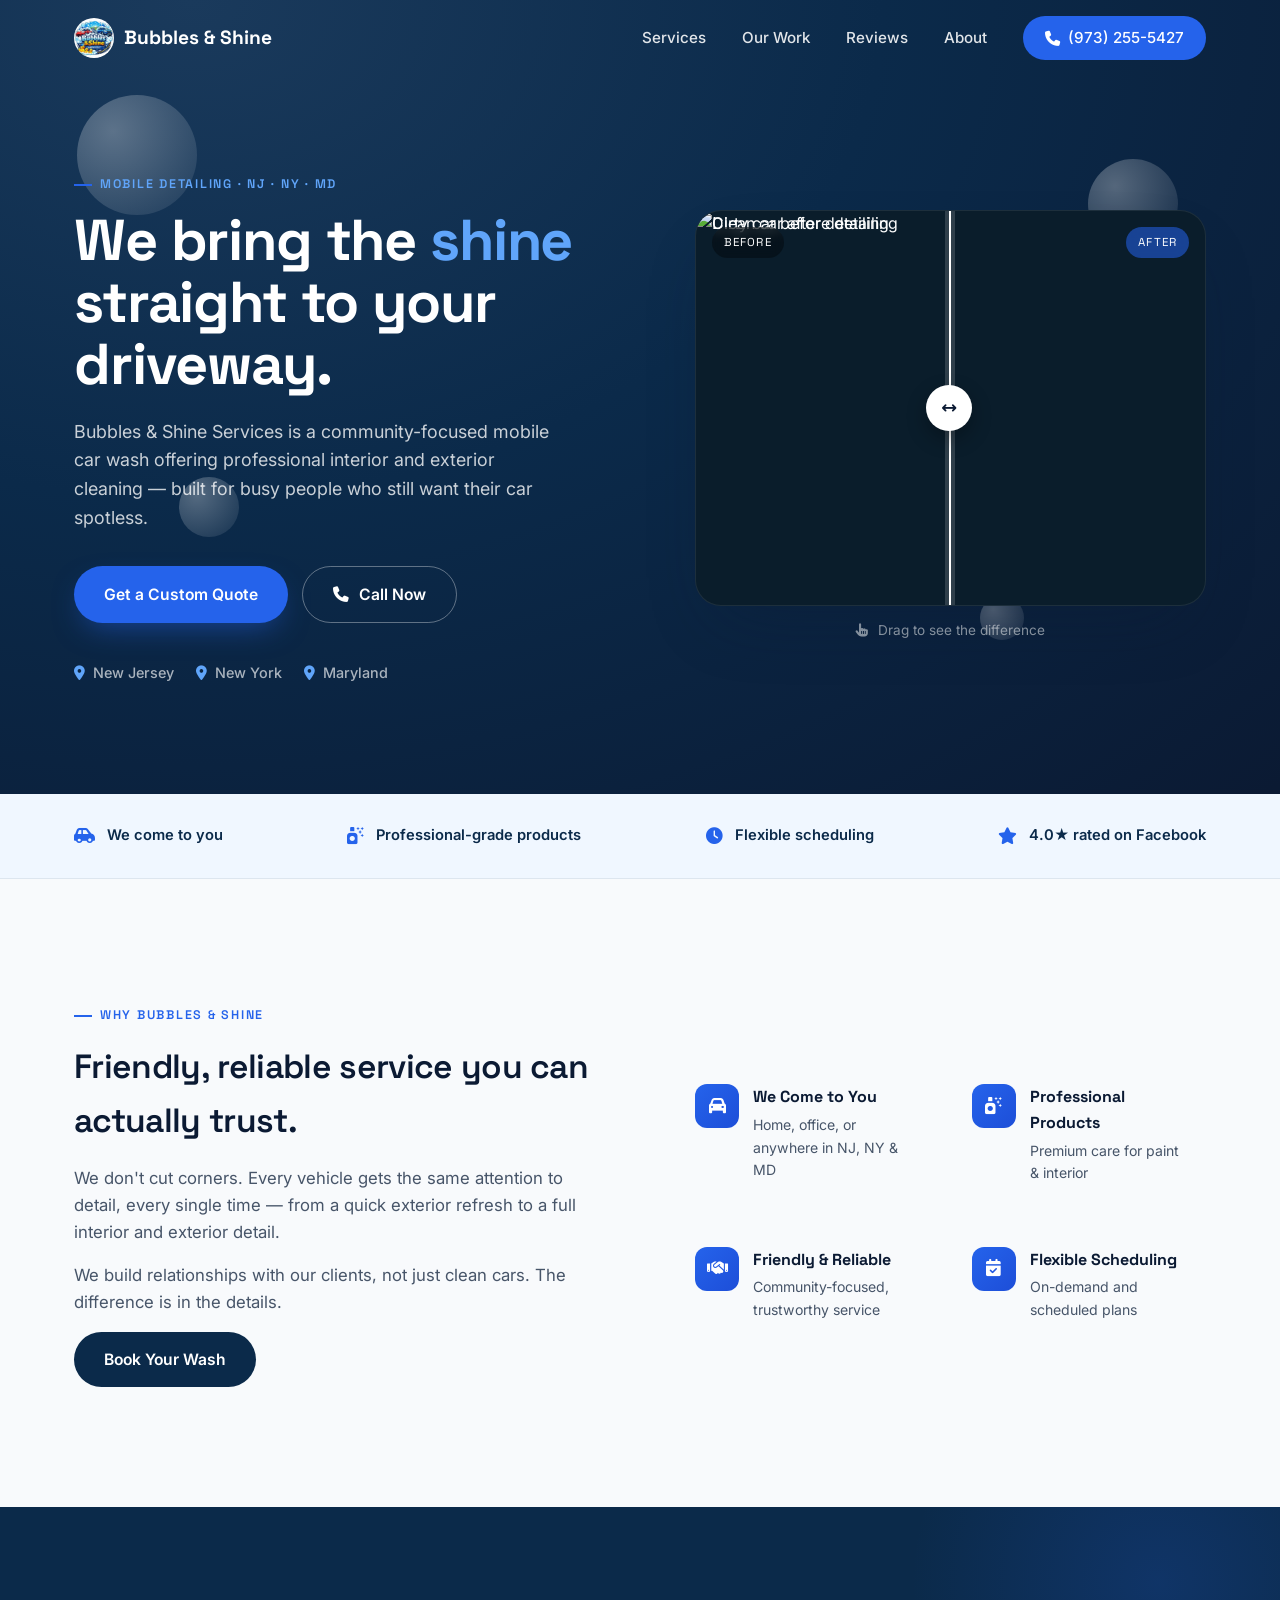
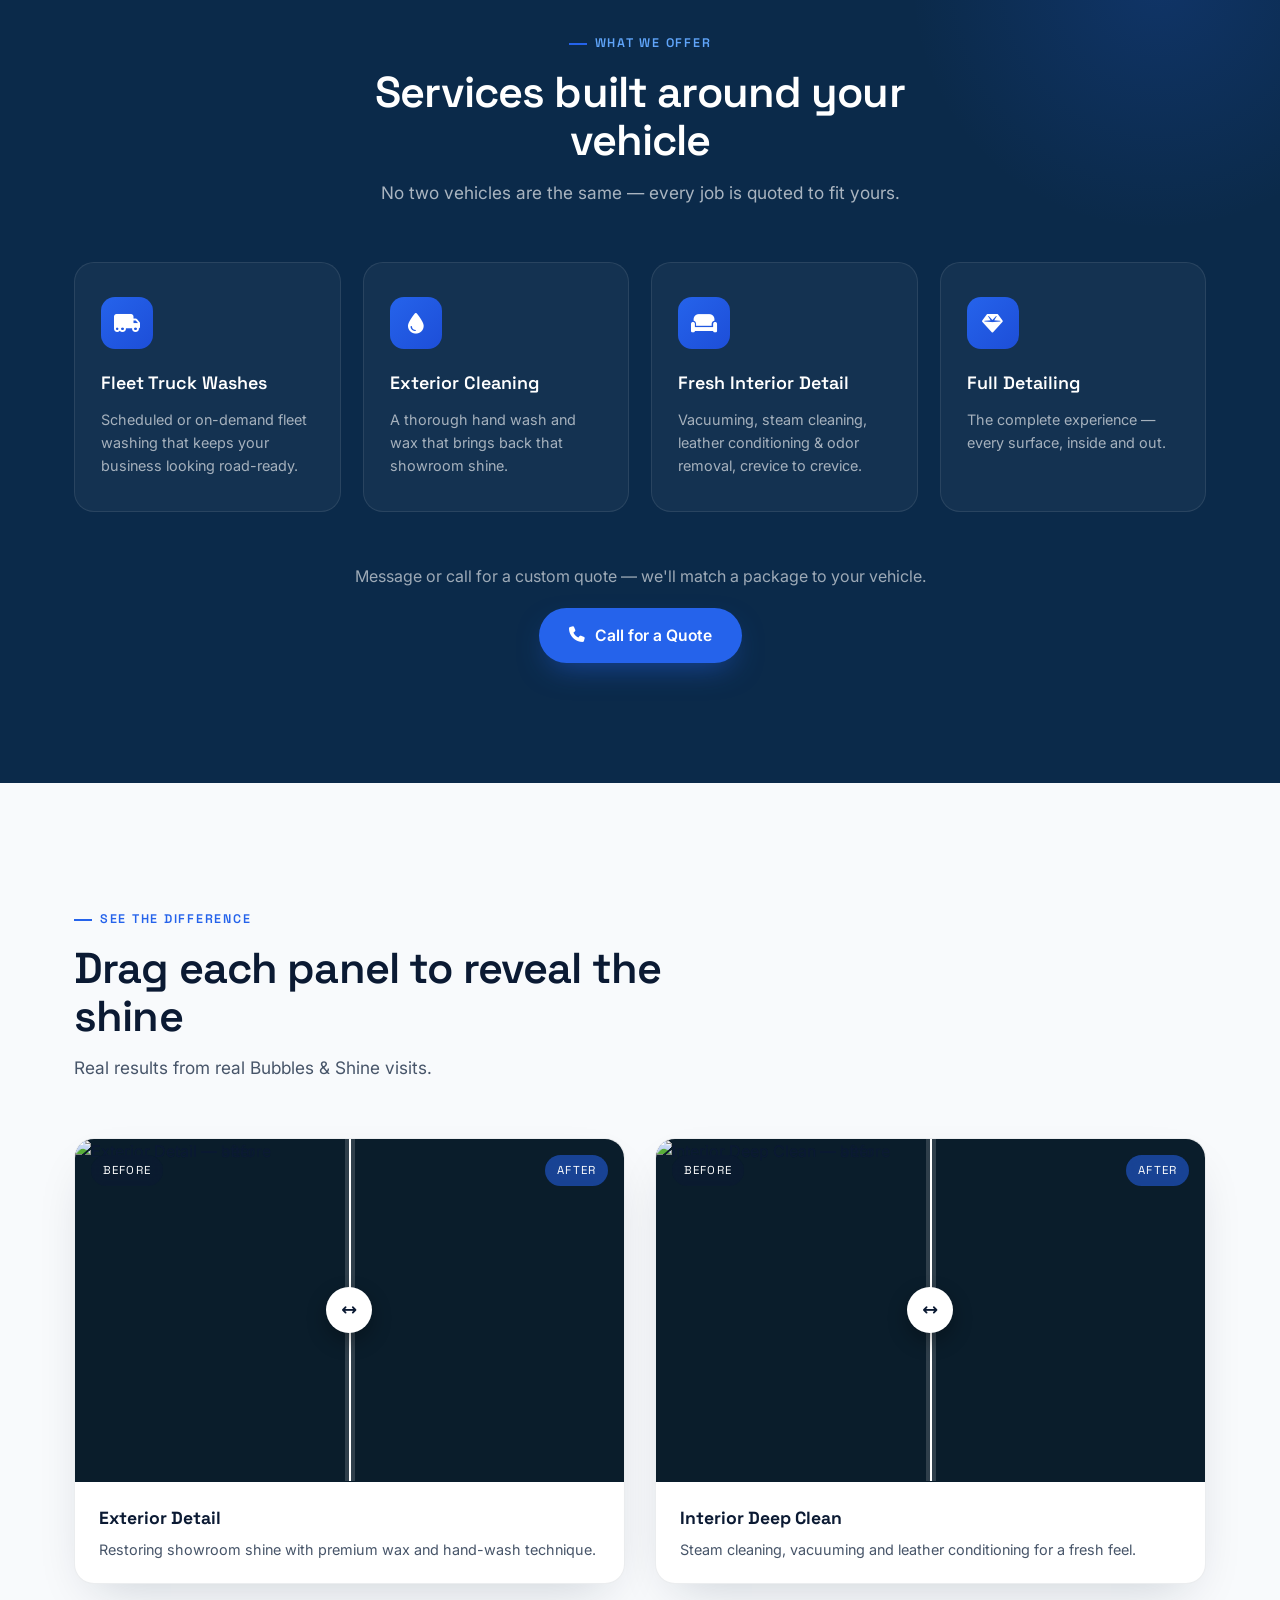
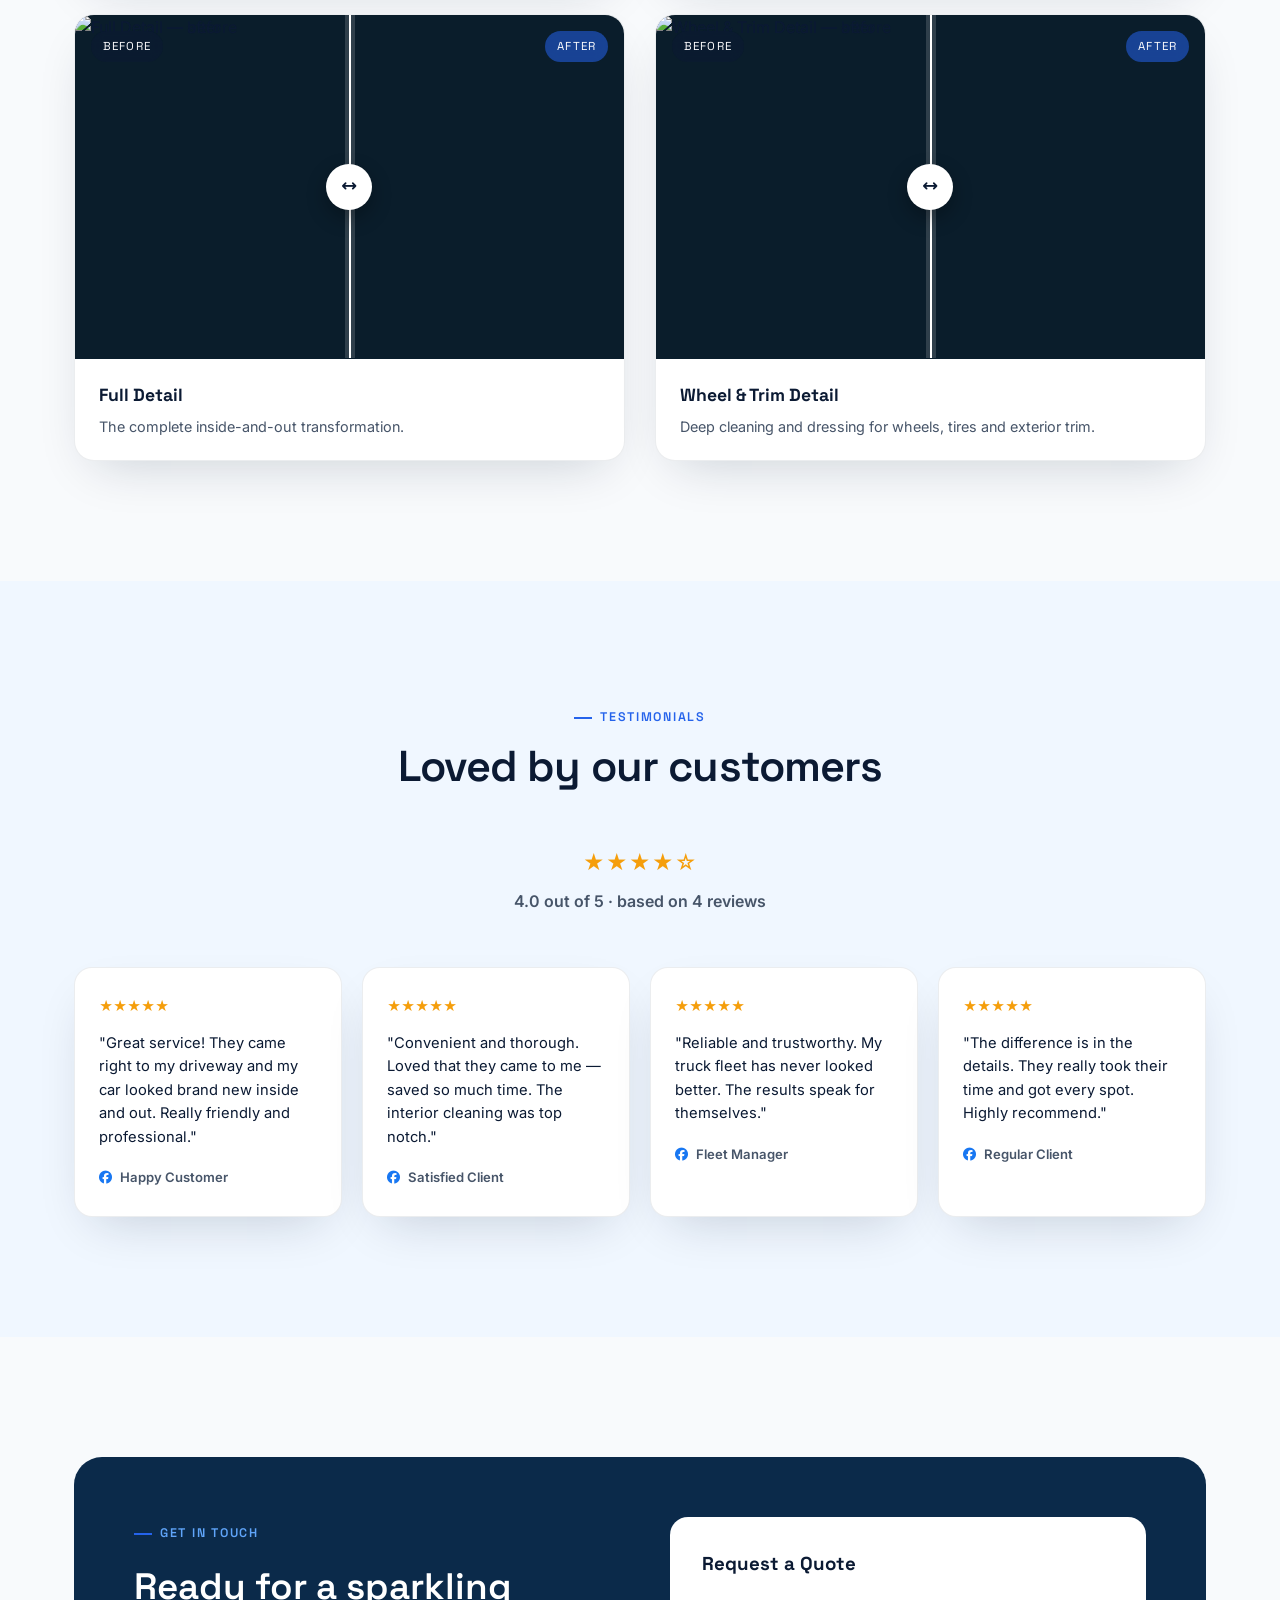
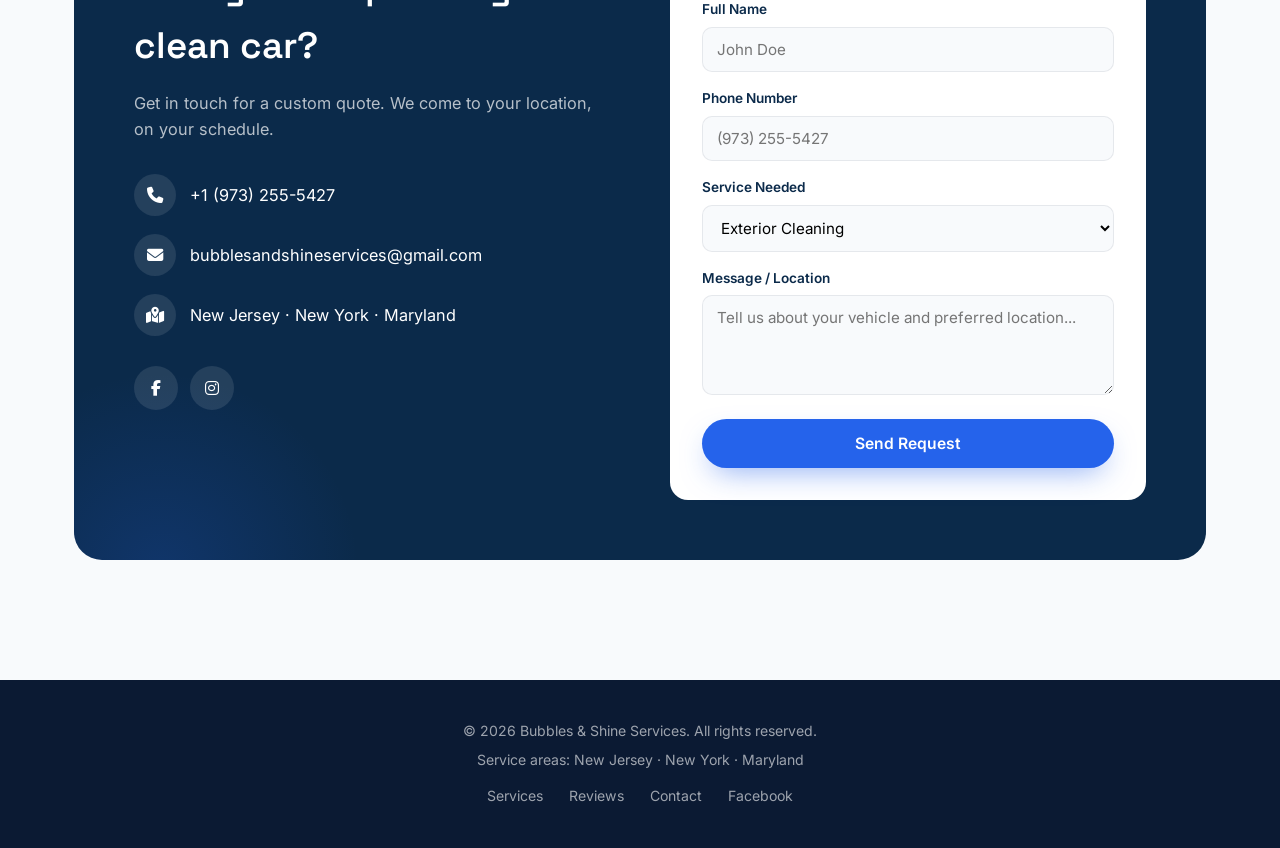
==== index.html @ 8d606697 "Added my first" ====
<!DOCTYPE html>
<html lang="en">
<head>
    <meta charset="UTF-8" />
    <meta name="viewport" content="width=device-width, initial-scale=1.0" />
    <title>Bubbles & Shine Services | Mobile Car Wash in NJ, NY & MD</title>
    <meta name="description" content="Community-focused mobile car wash offering professional interior and exterior vehicle cleaning in New Jersey, New York & Maryland. We come to you." />

    <link rel="icon" type="image/jpeg" href="/favicon.ico">

    <link rel="preconnect" href="https://fonts.googleapis.com" />
    <link rel="preconnect" href="https://fonts.gstatic.com" crossorigin />
    <link href="https://fonts.googleapis.com/css2?family=Space+Grotesk:wght@400;500;600;700&family=Inter:wght@400;500;600;700;800&display=swap" rel="stylesheet" />
    <link rel="stylesheet" href="https://cdnjs.cloudflare.com/ajax/libs/font-awesome/6.4.0/css/all.min.css" />

    <style>
        /* ── reset & vars ── blue & white theme */
        :root {
            --ink: #0B1A33;
            --marine: #0B2A4A;
            --marine-2: #123B5E;
            --blue: #2563EB;
            --blue-dim: #1D4ED8;
            --blue-light: #DBEAFE;
            --blue-bg: #EFF6FF;
            --coral: #2563EB;
            --foam: #F0F7FF;
            --paper: #F8FAFC;
            --slate: #475569;
            --line: rgba(11, 26, 51, 0.08);
            --shadow: 0 20px 50px -20px rgba(11, 26, 51, 0.20);
            --shadow-lg: 0 30px 70px -25px rgba(11, 26, 51, 0.30);
        }

        * {
            margin: 0;
            padding: 0;
            box-sizing: border-box;
        }
        html {
            scroll-behavior: smooth;
        }
        body {
            font-family: 'Inter', sans-serif;
            color: var(--ink);
            background: var(--paper);
            line-height: 1.6;
            -webkit-font-smoothing: antialiased;
        }
        h1,
        h2,
        h3,
        h4,
        .display {
            font-family: 'Space Grotesk', sans-serif;
        }
        img,
        svg {
            display: block;
            max-width: 100%;
        }
        a {
            color: inherit;
            text-decoration: none;
        }
        .container {
            max-width: 1180px;
            margin: 0 auto;
            padding: 0 24px;
        }

        .eyebrow {
            display: inline-flex;
            align-items: center;
            gap: 8px;
            font-family: 'Space Grotesk', sans-serif;
            font-size: .78rem;
            letter-spacing: .14em;
            text-transform: uppercase;
            color: var(--blue);
            font-weight: 600;
            margin-bottom: 14px;
        }
        .eyebrow::before {
            content: '';
            width: 18px;
            height: 2px;
            background: var(--blue);
            display: inline-block;
        }

        .btn {
            display: inline-flex;
            align-items: center;
            justify-content: center;
            gap: 10px;
            padding: 15px 30px;
            border-radius: 100px;
            font-weight: 600;
            font-size: .98rem;
            text-decoration: none;
            border: none;
            cursor: pointer;
            font-family: 'Inter', sans-serif;
            transition: transform .25s cubic-bezier(.2, .8, .2, 1), box-shadow .25s ease, background .25s ease;
        }
        .btn-blue {
            background: var(--blue);
            color: #fff;
            box-shadow: 0 12px 30px -10px rgba(37, 99, 235, .55);
        }
        .btn-blue:hover {
            transform: translateY(-3px);
            box-shadow: 0 18px 36px -10px rgba(37, 99, 235, .65);
        }
        .btn-ghost {
            background: transparent;
            color: #fff;
            border: 1.5px solid rgba(255, 255, 255, .35);
        }
        .btn-ghost:hover {
            background: rgba(255, 255, 255, .1);
            border-color: #fff;
            transform: translateY(-3px);
        }
        .btn-dark {
            background: var(--marine);
            color: #fff;
        }
        .btn-dark:hover {
            background: var(--ink);
            transform: translateY(-3px);
        }

        .section-head {
            max-width: 640px;
            margin-bottom: 56px;
        }
        .section-head.center {
            margin-left: auto;
            margin-right: auto;
            text-align: center;
        }
        .section-head h2 {
            font-size: clamp(2rem, 4vw, 2.7rem);
            font-weight: 600;
            letter-spacing: -.02em;
            line-height: 1.12;
        }
        .section-head p {
            color: var(--slate);
            font-size: 1.08rem;
            margin-top: 14px;
        }

        /* ── header ── */
        header {
            position: fixed;
            top: 0;
            width: 100%;
            z-index: 1000;
            padding: 16px 0;
            transition: background .3s ease, box-shadow .3s ease, padding .3s ease;
        }
        header.scrolled {
            background: rgba(255, 255, 255, 0.92);
            backdrop-filter: blur(14px);
            box-shadow: 0 1px 0 var(--line);
            padding: 12px 0;
        }
        nav {
            display: flex;
            align-items: center;
            justify-content: space-between;
        }
        .logo {
            display: flex;
            align-items: center;
            gap: 10px;
            font-family: 'Space Grotesk', sans-serif;
            font-weight: 700;
            font-size: 1.2rem;
            color: var(--ink);
        }
        header:not(.scrolled) .logo {
            color: #fff;
        }
        .logo-mark {
            width: 40px;
            height: 40px;
            flex-shrink: 0;
            border-radius: 50%;
            object-fit: cover;
        }
        .nav-links {
            display: flex;
            list-style: none;
            gap: 36px;
            align-items: center;
        }
        .nav-links a {
            font-weight: 500;
            font-size: .95rem;
            color: var(--ink);
            position: relative;
        }
        header:not(.scrolled) .nav-links a:not(.nav-cta) {
            color: rgba(255, 255, 255, .88);
        }
        .nav-links a:not(.nav-cta)::after {
            content: '';
            position: absolute;
            left: 0;
            bottom: -6px;
            width: 0;
            height: 1.5px;
            background: var(--blue);
            transition: width .25s ease;
        }
        .nav-links a:not(.nav-cta):hover::after {
            width: 100%;
        }
        .nav-cta {
            background: var(--blue);
            color: #fff !important;
            padding: 10px 22px;
            border-radius: 100px;
            font-weight: 600;
            display: flex;
            align-items: center;
            gap: 8px;
        }
        .mobile-menu-btn {
            display: none;
            background: none;
            border: none;
            font-size: 1.4rem;
            cursor: pointer;
            color: inherit;
        }
        header:not(.scrolled) .mobile-menu-btn {
            color: #fff;
        }

        /* ── hero ── */
        .hero {
            position: relative;
            overflow: hidden;
            background: radial-gradient(120% 140% at 15% 0%, #1A3A5C 0%, var(--marine) 45%, var(--ink) 100%);
            padding: 168px 0 110px;
            color: #fff;
        }
        .bubble {
            position: absolute;
            border-radius: 50%;
            background: radial-gradient(circle at 30% 30%, rgba(255, 255, 255, .30), rgba(255, 255, 255, .04));
            animation: float 14s ease-in-out infinite;
        }
        @keyframes float {
            0%,
            100% {
                transform: translateY(0) translateX(0);
            }
            50% {
                transform: translateY(-30px) translateX(12px);
            }
        }
        .hero-grid {
            display: grid;
            grid-template-columns: 1.05fr .95fr;
            gap: 56px;
            align-items: center;
            position: relative;
            z-index: 2;
        }
        .hero h1 {
            font-size: clamp(2.4rem, 4.6vw, 3.6rem);
            font-weight: 700;
            letter-spacing: -.02em;
            line-height: 1.08;
            margin-bottom: 22px;
        }
        .hero h1 em {
            font-style: normal;
            color: #60A5FA;
        }
        .hero p {
            font-size: 1.12rem;
            color: rgba(255, 255, 255, .78);
            max-width: 480px;
            margin-bottom: 34px;
        }
        .hero-buttons {
            display: flex;
            gap: 14px;
            flex-wrap: wrap;
            margin-bottom: 38px;
        }
        .hero-locations {
            display: flex;
            gap: 22px;
            flex-wrap: wrap;
        }
        .hero-locations span {
            display: flex;
            align-items: center;
            gap: 8px;
            font-size: .9rem;
            color: rgba(255, 255, 255, .65);
            font-weight: 500;
        }
        .hero-locations i {
            color: #60A5FA;
        }

        /* ── real-image before/after slider (hero + work share this) ── */
        .slider-container {
            position: relative;
            border-radius: 26px;
            overflow: hidden;
            background: #0A1D2B;
            border: 1px solid rgba(255, 255, 255, .08);
            box-shadow: var(--shadow-lg);
            aspect-ratio: 4/3.1;
            user-select: none;
        }
        .slider-container .layer {
            position: absolute;
            inset: 0;
            display: flex;
            align-items: center;
            justify-content: center;
        }
        .slider-container .layer img {
            width: 100%;
            height: 100%;
            object-fit: cover;
            display: block;
        }
        .slider-container .after-layer {
            clip-path: inset(0 50% 0 0);
            transition: clip-path .05s linear;
        }
        .slider-tag {
            position: absolute;
            top: 16px;
            font-family: 'Space Grotesk', sans-serif;
            font-size: .72rem;
            letter-spacing: .1em;
            text-transform: uppercase;
            padding: 6px 12px;
            border-radius: 100px;
            background: rgba(0, 0, 0, .35);
            backdrop-filter: blur(6px);
            color: #fff;
            z-index: 3;
            pointer-events: none;
        }
        .slider-tag.before {
            left: 16px;
        }
        .slider-tag.after {
            right: 16px;
            background: rgba(37, 99, 235, .55);
        }
        .slider-handle {
            position: absolute;
            top: 0;
            bottom: 0;
            left: 50%;
            width: 0;
            transform: translateX(-1px);
            cursor: ew-resize;
            z-index: 5;
        }
        .slider-line {
            position: absolute;
            top: 0;
            bottom: 0;
            left: 0;
            width: 2px;
            background: #fff;
            box-shadow: 0 0 0 4px rgba(255, 255, 255, .15);
        }
        .slider-grip {
            position: absolute;
            top: 50%;
            left: 50%;
            transform: translate(-50%, -50%);
            width: 46px;
            height: 46px;
            border-radius: 50%;
            background: #fff;
            display: flex;
            align-items: center;
            justify-content: center;
            color: var(--ink);
            box-shadow: 0 8px 20px rgba(0, 0, 0, .3);
            font-size: .9rem;
        }
        .slider-caption {
            display: flex;
            align-items: center;
            gap: 10px;
            color: rgba(255, 255, 255, .55);
            font-size: .85rem;
            margin-top: 14px;
            justify-content: center;
        }

        /* ── trust ── */
        .trust {
            background: var(--foam);
            padding: 30px 0;
            border-bottom: 1px solid var(--line);
        }
        .trust-row {
            display: flex;
            justify-content: space-between;
            flex-wrap: wrap;
            gap: 22px;
        }
        .trust-item {
            display: flex;
            align-items: center;
            gap: 12px;
            font-size: .92rem;
            font-weight: 600;
            color: var(--marine);
        }
        .trust-item i {
            color: var(--blue);
            font-size: 1.05rem;
        }

        /* ── about ── */
        .about {
            padding: 120px 0;
            background: var(--paper);
        }
        .about-grid {
            display: grid;
            grid-template-columns: 1fr 1fr;
            gap: 70px;
            align-items: center;
        }
        .about-text p {
            color: var(--slate);
            margin-bottom: 16px;
            font-size: 1.05rem;
        }
        .features-grid {
            display: grid;
            grid-template-columns: 1fr 1fr;
            gap: 22px;
            margin-top: 20px;
        }
        .feature-item {
            display: flex;
            gap: 14px;
            align-items: flex-start;
            padding: 20px;
            border-radius: 16px;
            transition: background .25s ease;
        }
        .feature-item:hover {
            background: var(--blue-bg);
        }
        .feature-icon {
            width: 44px;
            height: 44px;
            border-radius: 12px;
            background: linear-gradient(135deg, var(--blue), var(--blue-dim));
            color: #fff;
            display: flex;
            align-items: center;
            justify-content: center;
            flex-shrink: 0;
            font-size: 1.05rem;
        }
        .feature-item h4 {
            font-family: 'Space Grotesk', sans-serif;
            font-size: 1rem;
            margin-bottom: 4px;
        }
        .feature-item p {
            font-size: .88rem;
            color: var(--slate);
        }

        /* ── services ── */
        .services {
            padding: 120px 0;
            background: var(--marine);
            color: #fff;
            position: relative;
            overflow: hidden;
        }
        .services::before {
            content: '';
            position: absolute;
            top: -20%;
            right: -10%;
            width: 500px;
            height: 500px;
            background: radial-gradient(circle, rgba(37, 99, 235, .18), transparent 70%);
        }
        .services .section-head h2 {
            color: #fff;
        }
        .services .section-head p {
            color: rgba(255, 255, 255, .65);
        }
        .services-grid {
            display: grid;
            grid-template-columns: repeat(4, 1fr);
            gap: 22px;
            position: relative;
            z-index: 1;
        }
        .service-card {
            background: rgba(255, 255, 255, .04);
            border: 1px solid rgba(255, 255, 255, .09);
            border-radius: 20px;
            padding: 34px 26px;
            transition: all .35s cubic-bezier(.2, .8, .2, 1);
            position: relative;
            overflow: hidden;
        }
        .service-card::after {
            content: '';
            position: absolute;
            inset: 0;
            background: linear-gradient(115deg, transparent 40%, rgba(255, 255, 255, .12) 50%, transparent 60%);
            transform: translateX(-120%);
            transition: transform .7s ease;
        }
        .service-card:hover::after {
            transform: translateX(120%);
        }
        .service-card:hover {
            background: rgba(255, 255, 255, .08);
            border-color: rgba(37, 99, 235, .5);
            transform: translateY(-8px);
        }
        .service-icon {
            width: 52px;
            height: 52px;
            border-radius: 14px;
            background: linear-gradient(135deg, var(--blue), var(--blue-dim));
            display: flex;
            align-items: center;
            justify-content: center;
            font-size: 1.3rem;
            margin-bottom: 20px;
        }
        .service-card h3 {
            font-size: 1.12rem;
            margin-bottom: 10px;
            font-weight: 600;
        }
        .service-card p {
            font-size: .9rem;
            color: rgba(255, 255, 255, .62);
        }
        .services-cta {
            text-align: center;
            margin-top: 52px;
            position: relative;
            z-index: 1;
        }
        .services-cta p {
            color: rgba(255, 255, 255, .6);
            margin-bottom: 18px;
        }

        /* ── work gallery (now uses same slider as hero) ── */
        .work {
            padding: 120px 0;
            background: var(--paper);
        }
        .work-grid {
            display: grid;
            grid-template-columns: repeat(2, 1fr);
            gap: 30px;
        }
        .work-item {
            border-radius: 20px;
            overflow: hidden;
            border: 1px solid var(--line);
            background: #fff;
            box-shadow: var(--shadow);
        }
        .work-item .slider-container {
            border-radius: 0;
            border: none;
            box-shadow: none;
            aspect-ratio: 16/10;
            border-bottom: 1px solid var(--line);
        }
        .work-item .slider-container .slider-tag {
            background: rgba(11, 26, 51, .55);
        }
        .work-item .slider-container .slider-tag.after {
            background: rgba(37, 99, 235, .55);
        }
        .work-info {
            padding: 22px 24px;
        }
        .work-info h3 {
            font-size: 1.1rem;
            margin-bottom: 6px;
        }
        .work-info p {
            color: var(--slate);
            font-size: .9rem;
        }

        /* ── reviews ── */
        .reviews {
            padding: 120px 0;
            background: var(--foam);
        }
        .rating-summary {
            text-align: center;
            margin-bottom: 52px;
        }
        .stars {
            color: #F59E0B;
            font-size: 1.3rem;
            margin-bottom: 10px;
            letter-spacing: 2px;
        }
        .rating-summary p {
            color: var(--slate);
            font-weight: 600;
        }
        .reviews-grid {
            display: grid;
            grid-template-columns: repeat(4, 1fr);
            gap: 20px;
        }
        .review-card {
            background: #fff;
            padding: 28px 24px;
            border-radius: 18px;
            border: 1px solid var(--line);
            box-shadow: var(--shadow);
        }
        .review-stars {
            color: #F59E0B;
            margin-bottom: 14px;
            font-size: .85rem;
        }
        .review-text {
            font-size: .92rem;
            color: var(--ink);
            margin-bottom: 18px;
        }
        .reviewer {
            font-size: .82rem;
            font-weight: 600;
            color: var(--slate);
            display: flex;
            align-items: center;
            gap: 8px;
        }
        .reviewer i {
            color: #1877F2;
        }

        /* ── contact ── */
        .contact {
            padding: 120px 0;
            background: var(--paper);
        }
        .contact-container {
            background: linear-gradient(135deg, var(--marine), #0B2A4A);
            border-radius: 28px;
            padding: 60px;
            color: #fff;
            display: grid;
            grid-template-columns: 1fr 1fr;
            gap: 60px;
            position: relative;
            overflow: hidden;
        }
        .contact-container::before {
            content: '';
            position: absolute;
            bottom: -30%;
            left: -10%;
            width: 400px;
            height: 400px;
            background: radial-gradient(circle, rgba(37, 99, 235, .2), transparent 70%);
        }
        .contact-info {
            position: relative;
            z-index: 1;
        }
        .contact-info h2 {
            font-size: clamp(1.8rem, 3vw, 2.3rem);
            margin-bottom: 14px;
            font-weight: 600;
        }
        .contact-info>p {
            color: rgba(255, 255, 255, .7);
            margin-bottom: 32px;
            font-size: 1.02rem;
        }
        .contact-details {
            display: flex;
            flex-direction: column;
            gap: 18px;
        }
        .contact-item {
            display: flex;
            align-items: center;
            gap: 14px;
            font-size: 1.02rem;
        }
        .contact-item i {
            width: 42px;
            height: 42px;
            background: rgba(255, 255, 255, .1);
            border-radius: 50%;
            display: flex;
            align-items: center;
            justify-content: center;
            flex-shrink: 0;
        }
        .contact-item a {
            color: #fff;
        }
        .social-links {
            display: flex;
            gap: 12px;
            margin-top: 30px;
        }
        .social-links a {
            width: 44px;
            height: 44px;
            background: rgba(255, 255, 255, .1);
            border-radius: 50%;
            display: flex;
            align-items: center;
            justify-content: center;
            color: #fff;
            transition: .25s;
        }
        .social-links a:hover {
            background: var(--blue);
            transform: translateY(-3px);
        }
        .contact-form {
            background: #fff;
            border-radius: 18px;
            padding: 32px;
            color: var(--ink);
            position: relative;
            z-index: 1;
        }
        .contact-form h3 {
            font-family: 'Space Grotesk', sans-serif;
            margin-bottom: 20px;
        }
        .form-group {
            margin-bottom: 16px;
        }
        .form-group label {
            display: block;
            font-size: .85rem;
            font-weight: 600;
            margin-bottom: 6px;
            color: var(--marine);
        }
        .form-group input,
        .form-group select,
        .form-group textarea {
            width: 100%;
            padding: 12px 14px;
            border: 1.5px solid var(--line);
            border-radius: 10px;
            font-family: 'Inter', sans-serif;
            font-size: .95rem;
            transition: border-color .2s;
            background: var(--paper);
        }
        .form-group input:focus,
        .form-group select:focus,
        .form-group textarea:focus {
            outline: none;
            border-color: var(--blue);
        }
        .form-group textarea {
            min-height: 100px;
            resize: vertical;
        }

        /* ── footer ── */
        footer {
            background: var(--ink);
            color: rgba(255, 255, 255, .6);
            padding: 40px 0;
            text-align: center;
            font-size: .88rem;
        }
        .footer-links {
            display: flex;
            justify-content: center;
            gap: 26px;
            margin-top: 14px;
        }
        .footer-links a {
            color: rgba(255, 255, 255, .6);
        }
        .footer-links a:hover {
            color: #fff;
        }

        /* ── responsive ── */
        @media (max-width: 968px) {
            .hero-grid,
            .about-grid,
            .contact-container {
                grid-template-columns: 1fr;
            }
            .services-grid,
            .work-grid,
            .reviews-grid {
                grid-template-columns: repeat(2, 1fr);
            }
            .contact-container {
                padding: 36px;
            }
        }
        @media (max-width: 768px) {
            .nav-links {
                position: fixed;
                top: 64px;
                left: 0;
                right: 0;
                background: #fff;
                flex-direction: column;
                padding: 24px;
                box-shadow: var(--shadow);
                display: none;
                gap: 18px;
            }
            .nav-links.open {
                display: flex;
            }
            .nav-links a {
                color: var(--ink) !important;
            }
            .mobile-menu-btn {
                display: block;
            }
            .hero {
                padding: 130px 0 70px;
            }
            .features-grid,
            .services-grid,
            .work-grid,
            .reviews-grid {
                grid-template-columns: 1fr;
            }
            .hero-buttons {
                flex-direction: column;
                align-items: stretch;
            }
        }
        @media (prefers-reduced-motion: reduce) {
            * {
                animation: none !important;
                transition: none !important;
            }
        }
    </style>
</head>

<body>

    <header id="siteHeader">
        <div class="container">
            <nav>
                <a href="#top" class="logo">
                    <img class="logo-mark" src="/assets/_fetched/bubbles/logo.jpg?v=bubbles" alt="Bubbles & Shine Services" width="40" height="40">
                    Bubbles &amp; Shine
                </a>
                <ul class="nav-links" id="navLinks">
                    <li><a href="#services">Services</a></li>
                    <li><a href="#work">Our Work</a></li>
                    <li><a href="#reviews">Reviews</a></li>
                    <li><a href="#about">About</a></li>
                    <li><a href="#contact" class="nav-cta"><i class="fa-solid fa-phone"></i> (973) 255-5427</a></li>
                </ul>
                <button class="mobile-menu-btn" id="menuBtn"><i class="fa-solid fa-bars"></i></button>
            </nav>
        </div>
    </header>

    <!-- ─── HERO ─── -->
    <section class="hero" id="top">
        <div class="bubble" style="width:120px;height:120px;top:12%;left:6%;"></div>
        <div class="bubble" style="width:60px;height:60px;top:60%;left:14%;animation-delay:2s;"></div>
        <div class="bubble" style="width:90px;height:90px;top:20%;right:8%;animation-delay:4s;"></div>
        <div class="bubble" style="width:44px;height:44px;top:75%;right:20%;animation-delay:1s;"></div>
        <div class="container">
            <div class="hero-grid">
                <div>
                    <span class="eyebrow" style="color:#60A5FA;">Mobile Detailing · NJ · NY · MD</span>
                    <h1>We bring the <em>shine</em><br />straight to your driveway.</h1>
                    <p>Bubbles &amp; Shine Services is a community-focused mobile car wash offering professional interior and exterior cleaning &mdash; built for busy people who still want their car spotless.</p>
                    <div class="hero-buttons">
                        <a href="#contact" class="btn btn-blue">Get a Custom Quote</a>
                        <a href="tel:+19732555427" class="btn btn-ghost"><i class="fa-solid fa-phone"></i> Call Now</a>
                    </div>
                    <div class="hero-locations">
                        <span><i class="fa-solid fa-location-dot"></i> New Jersey</span>
                        <span><i class="fa-solid fa-location-dot"></i> New York</span>
                        <span><i class="fa-solid fa-location-dot"></i> Maryland</span>
                    </div>
                </div>

                <div>
                    <div class="slider-container" id="heroDemo">
                        <span class="slider-tag before">Before</span>
                        <span class="slider-tag after">After</span>
                        <div class="layer before">
                            <img
                            src="https://images.unsplash.com/photo-1607860108855-64acf2078ed9?ixlib=rb-4.0.3&auto=format&fit=crop&w=800&h=600&q=80"
                            alt="Dirty car before detailing"
                            loading="lazy"
                            />
                        </div>
                        <div class="layer after-layer" id="heroAfter">
                            <img
                            src="https://images.unsplash.com/photo-1503376780353-7e6692767b70?ixlib=rb-4.0.3&auto=format&fit=crop&w=800&h=600&q=80"
                            alt="Clean car after detailing"
                            loading="lazy"
                            />
                        </div>
                        <div class="slider-handle" id="heroHandle">
                            <div class="slider-line"></div>
                            <div class="slider-grip"><i class="fa-solid fa-arrows-left-right"></i></div>
                        </div>
                    </div>
                    <div class="slider-caption"><i class="fa-solid fa-hand-pointer"></i> Drag to see the difference</div>
                </div>
            </div>
        </div>
    </section>

    <!-- ─── TRUST ─── -->
    <section class="trust">
        <div class="container trust-row">
            <div class="trust-item"><i class="fa-solid fa-car-side"></i> We come to you</div>
            <div class="trust-item"><i class="fa-solid fa-spray-can-sparkles"></i> Professional-grade products</div>
            <div class="trust-item"><i class="fa-solid fa-clock"></i> Flexible scheduling</div>
            <div class="trust-item"><i class="fa-solid fa-star"></i> 4.0★ rated on Facebook</div>
        </div>
    </section>

    <!-- ─── ABOUT ─── -->
    <section class="about" id="about">
        <div class="container about-grid">
            <div class="about-text">
                <span class="eyebrow">Why Bubbles &amp; Shine</span>
                <h3 style="font-size:2.1rem;font-weight:600;letter-spacing:-.02em;margin-bottom:18px;">Friendly, reliable service you can actually trust.</h3>
                <p>We don't cut corners. Every vehicle gets the same attention to detail, every single time &mdash; from a quick exterior refresh to a full interior and exterior detail.</p>
                <p>We build relationships with our clients, not just clean cars. The difference is in the details.</p>
                <a href="#contact" class="btn btn-dark">Book Your Wash</a>
            </div>
            <div class="features-grid">
                <div class="feature-item">
                    <div class="feature-icon"><i class="fa-solid fa-car"></i></div>
                    <div><h4>We Come to You</h4><p>Home, office, or anywhere in NJ, NY &amp; MD</p></div>
                </div>
                <div class="feature-item">
                    <div class="feature-icon"><i class="fa-solid fa-spray-can-sparkles"></i></div>
                    <div><h4>Professional Products</h4><p>Premium care for paint &amp; interior</p></div>
                </div>
                <div class="feature-item">
                    <div class="feature-icon"><i class="fa-solid fa-handshake"></i></div>
                    <div><h4>Friendly &amp; Reliable</h4><p>Community-focused, trustworthy service</p></div>
                </div>
                <div class="feature-item">
                    <div class="feature-icon"><i class="fa-solid fa-calendar-check"></i></div>
                    <div><h4>Flexible Scheduling</h4><p>On-demand and scheduled plans</p></div>
                </div>
            </div>
        </div>
    </section>

    <!-- ─── SERVICES ─── -->
    <section class="services" id="services">
        <div class="container">
            <div class="section-head center" style="margin-left:auto;margin-right:auto;">
                <span class="eyebrow" style="color:#60A5FA;justify-content:center;display:inline-flex;">What We Offer</span>
                <h2>Services built around your vehicle</h2>
                <p>No two vehicles are the same &mdash; every job is quoted to fit yours.</p>
            </div>
            <div class="services-grid">
                <div class="service-card">
                    <div class="service-icon"><i class="fa-solid fa-truck-moving"></i></div>
                    <h3>Fleet Truck Washes</h3>
                    <p>Scheduled or on-demand fleet washing that keeps your business looking road-ready.</p>
                </div>
                <div class="service-card">
                    <div class="service-icon"><i class="fa-solid fa-droplet"></i></div>
                    <h3>Exterior Cleaning</h3>
                    <p>A thorough hand wash and wax that brings back that showroom shine.</p>
                </div>
                <div class="service-card">
                    <div class="service-icon"><i class="fa-solid fa-couch"></i></div>
                    <h3>Fresh Interior Detail</h3>
                    <p>Vacuuming, steam cleaning, leather conditioning &amp; odor removal, crevice to crevice.</p>
                </div>
                <div class="service-card">
                    <div class="service-icon"><i class="fa-solid fa-gem"></i></div>
                    <h3>Full Detailing</h3>
                    <p>The complete experience &mdash; every surface, inside and out.</p>
                </div>
            </div>
            <div class="services-cta">
                <p>Message or call for a custom quote &mdash; we'll match a package to your vehicle.</p>
                <a href="tel:+19732555427" class="btn btn-blue"><i class="fa-solid fa-phone"></i> Call for a Quote</a>
            </div>
        </div>
    </section>

    <!-- ─── WORK (now uses same slider as hero) ─── -->
    <section class="work" id="work">
        <div class="container">
            <div class="section-head">
                <span class="eyebrow">See The Difference</span>
                <h2>Drag each panel to reveal the shine</h2>
                <p>Real results from real Bubbles &amp; Shine visits.</p>
            </div>
            <div class="work-grid" id="workGrid">
                <!-- injected by JS -->
            </div>
        </div>
    </section>

    <!-- ─── REVIEWS ─── -->
    <section class="reviews" id="reviews">
        <div class="container">
            <div class="section-head center" style="margin-left:auto;margin-right:auto;">
                <span class="eyebrow" style="justify-content:center;display:inline-flex;">Testimonials</span>
                <h2>Loved by our customers</h2>
            </div>
            <div class="rating-summary">
                <div class="stars">★★★★☆</div>
                <p>4.0 out of 5 &middot; based on 4 reviews</p>
            </div>
            <div class="reviews-grid">
                <div class="review-card">
                    <div class="review-stars">★★★★★</div>
                    <p class="review-text">"Great service! They came right to my driveway and my car looked brand new inside and out. Really friendly and professional."</p>
                    <div class="reviewer"><i class="fa-brands fa-facebook"></i> Happy Customer</div>
                </div>
                <div class="review-card">
                    <div class="review-stars">★★★★★</div>
                    <p class="review-text">"Convenient and thorough. Loved that they came to me &mdash; saved so much time. The interior cleaning was top notch."</p>
                    <div class="reviewer"><i class="fa-brands fa-facebook"></i> Satisfied Client</div>
                </div>
                <div class="review-card">
                    <div class="review-stars">★★★★★</div>
                    <p class="review-text">"Reliable and trustworthy. My truck fleet has never looked better. The results speak for themselves."</p>
                    <div class="reviewer"><i class="fa-brands fa-facebook"></i> Fleet Manager</div>
                </div>
                <div class="review-card">
                    <div class="review-stars">★★★★★</div>
                    <p class="review-text">"The difference is in the details. They really took their time and got every spot. Highly recommend."</p>
                    <div class="reviewer"><i class="fa-brands fa-facebook"></i> Regular Client</div>
                </div>
            </div>
        </div>
    </section>

    <!-- ─── CONTACT ─── -->
    <section class="contact" id="contact">
        <div class="container">
            <div class="contact-container">
                <div class="contact-info">
                    <span class="eyebrow" style="color:#60A5FA;">Get In Touch</span>
                    <h2>Ready for a sparkling clean car?</h2>
                    <p>Get in touch for a custom quote. We come to your location, on your schedule.</p>
                    <div class="contact-details">
                        <div class="contact-item"><i class="fa-solid fa-phone"></i><a href="tel:+19732555427">+1 (973) 255-5427</a></div>
                        <div class="contact-item"><i class="fa-solid fa-envelope"></i><a href="mailto:bubblesandshineservices@gmail.com">bubblesandshineservices@gmail.com</a></div>
                        <div class="contact-item"><i class="fa-solid fa-map-location-dot"></i><span>New Jersey &middot; New York &middot; Maryland</span></div>
                    </div>
                    <div class="social-links">
                        <a href="https://www.facebook.com/BubblesandShineServices" target="_blank" aria-label="Facebook"><i class="fa-brands fa-facebook-f"></i></a>
                        <a href="https://www.instagram.com/bubblesandshineservices" target="_blank" aria-label="Instagram"><i class="fa-brands fa-instagram"></i></a>
                    </div>
                </div>
                <div class="contact-form">
                    <h3>Request a Quote</h3>
                    <form action="mailto:bubblesandshineservices@gmail.com" method="post" enctype="text/plain">
                        <div class="form-group"><label for="name">Full Name</label><input type="text" id="name" name="name" required placeholder="John Doe" /></div>
                        <div class="form-group"><label for="phone">Phone Number</label><input type="tel" id="phone" name="phone" required placeholder="(973) 255-5427" /></div>
                        <div class="form-group">
                            <label for="service">Service Needed</label>
                            <select id="service" name="service">
                                <option>Exterior Cleaning</option>
                                <option>Interior Cleaning</option>
                                <option>Full Detailing</option>
                                <option>Fleet Truck Wash</option>
                                <option>Other / Custom</option>
                            </select>
                        </div>
                        <div class="form-group"><label for="message">Message / Location</label><textarea id="message" name="message" placeholder="Tell us about your vehicle and preferred location..."></textarea></div>
                        <button type="submit" class="btn btn-blue" style="width:100%;">Send Request</button>
                    </form>
                </div>
            </div>
        </div>
    </section>

    <!-- ─── FOOTER ─── -->
    <footer>
        <div class="container">
            <p>&copy; 2026 Bubbles &amp; Shine Services. All rights reserved.</p>
            <p style="margin-top:6px;">Service areas: New Jersey &middot; New York &middot; Maryland</p>
            <div class="footer-links">
                <a href="#services">Services</a>
                <a href="#reviews">Reviews</a>
                <a href="#contact">Contact</a>
                <a href="https://www.facebook.com/BubblesandShineServices" target="_blank">Facebook</a>
            </div>
        </div>
    </footer>

    <script>
        // ── header scroll ──
        const header = document.getElementById('siteHeader');
        window.addEventListener('scroll', () => {
            header.classList.toggle('scrolled', window.scrollY > 30);
        });

        // ── mobile menu ──
        const menuBtn = document.getElementById('menuBtn');
        const navLinks = document.getElementById('navLinks');
        menuBtn.addEventListener('click', () => navLinks.classList.toggle('open'));
        navLinks.querySelectorAll('a').forEach(a => a.addEventListener('click', () => navLinks.classList.remove('open')));

        // ── drag-reveal slider factory ──
        function initSlider(container, afterLayer, handle) {
            let dragging = false;
            const setX = (clientX) => {
                const rect = container.getBoundingClientRect();
                let pct = ((clientX - rect.left) / rect.width) * 100;
                pct = Math.max(0, Math.min(100, pct));
                afterLayer.style.clipPath = `inset(0 ${100 - pct}% 0 0)`;
                if (handle) handle.style.left = pct + '%';
            };
            container.addEventListener('pointerdown', e => {
                dragging = true;
                setX(e.clientX);
                container.setPointerCapture(e.pointerId);
            });
            container.addEventListener('pointermove', e => { if (dragging) setX(e.clientX); });
            container.addEventListener('pointerup', () => dragging = false);
            container.addEventListener('pointerleave', () => dragging = false);
            // center initial
            const rect = container.getBoundingClientRect();
            setX(rect.left + rect.width / 2);
        }

        // ── hero slider ──
        initSlider(
            document.getElementById('heroDemo'),
            document.getElementById('heroAfter'),
            document.getElementById('heroHandle')
        );

        // ── work gallery ──
        const workData = [{
            title: 'Exterior Detail',
            desc: 'Restoring showroom shine with premium wax and hand-wash technique.',
            before: 'https://images.unsplash.com/photo-1607860108855-64acf2078ed9?ixlib=rb-4.0.3&auto=format&fit=crop&w=600&h=400&q=80',
            after: 'https://images.unsplash.com/photo-1503376780353-7e6692767b70?ixlib=rb-4.0.3&auto=format&fit=crop&w=600&h=400&q=80'
        }, {
            title: 'Interior Deep Clean',
            desc: 'Steam cleaning, vacuuming and leather conditioning for a fresh feel.',
            before: 'https://images.unsplash.com/photo-1583121274602-3e2820c69888?ixlib=rb-4.0.3&auto=format&fit=crop&w=600&h=400&q=80',
            after: 'https://images.unsplash.com/photo-1583121274602-3e2820c69888?ixlib=rb-4.0.3&auto=format&fit=crop&w=600&h=400&q=80&blur=100'
        }, {
            title: 'Full Detail',
            desc: 'The complete inside-and-out transformation.',
            before: 'https://images.unsplash.com/photo-1494976388531-d1058494cdd8?ixlib=rb-4.0.3&auto=format&fit=crop&w=600&h=400&q=80',
            after: 'https://images.unsplash.com/photo-1494976388531-d1058494cdd8?ixlib=rb-4.0.3&auto=format&fit=crop&w=600&h=400&q=80&blur=100'
        }, {
            title: 'Wheel & Trim Detail',
            desc: 'Deep cleaning and dressing for wheels, tires and exterior trim.',
            before: 'https://images.unsplash.com/photo-1607860108855-64acf2078ed9?ixlib=rb-4.0.3&auto=format&fit=crop&w=600&h=400&q=80',
            after: 'https://images.unsplash.com/photo-1607860108855-64acf2078ed9?ixlib=rb-4.0.3&auto=format&fit=crop&w=600&h=400&q=80&blur=100'
        }];

        const grid = document.getElementById('workGrid');
        workData.forEach((item, i) => {
            const el = document.createElement('div');
            el.className = 'work-item';
            el.innerHTML = `
              <div class="slider-container" id="wc${i}">
                <span class="slider-tag before">Before</span>
                <span class="slider-tag after">After</span>
                <div class="layer before">
                  <img src="${item.before}" alt="${item.title} — before" loading="lazy" />
                </div>
                <div class="layer after-layer" id="wclean${i}">
                  <img src="${item.after}" alt="${item.title} — after" loading="lazy" />
                </div>
                <div class="slider-handle" id="ws${i}">
                  <div class="slider-line"></div>
                  <div class="slider-grip"><i class="fa-solid fa-arrows-left-right"></i></div>
                </div>
              </div>
              <div class="work-info"><h3>${item.title}</h3><p>${item.desc}</p></div>
            `;
            grid.appendChild(el);
        });

        // init each work slider
        workData.forEach((_, i) => {
            const container = document.getElementById('wc' + i);
            const after = document.getElementById('wclean' + i);
            const handle = document.getElementById('ws' + i);
            if (container && after && handle) initSlider(container, after, handle);
        });
    </script>

</body>
</html>
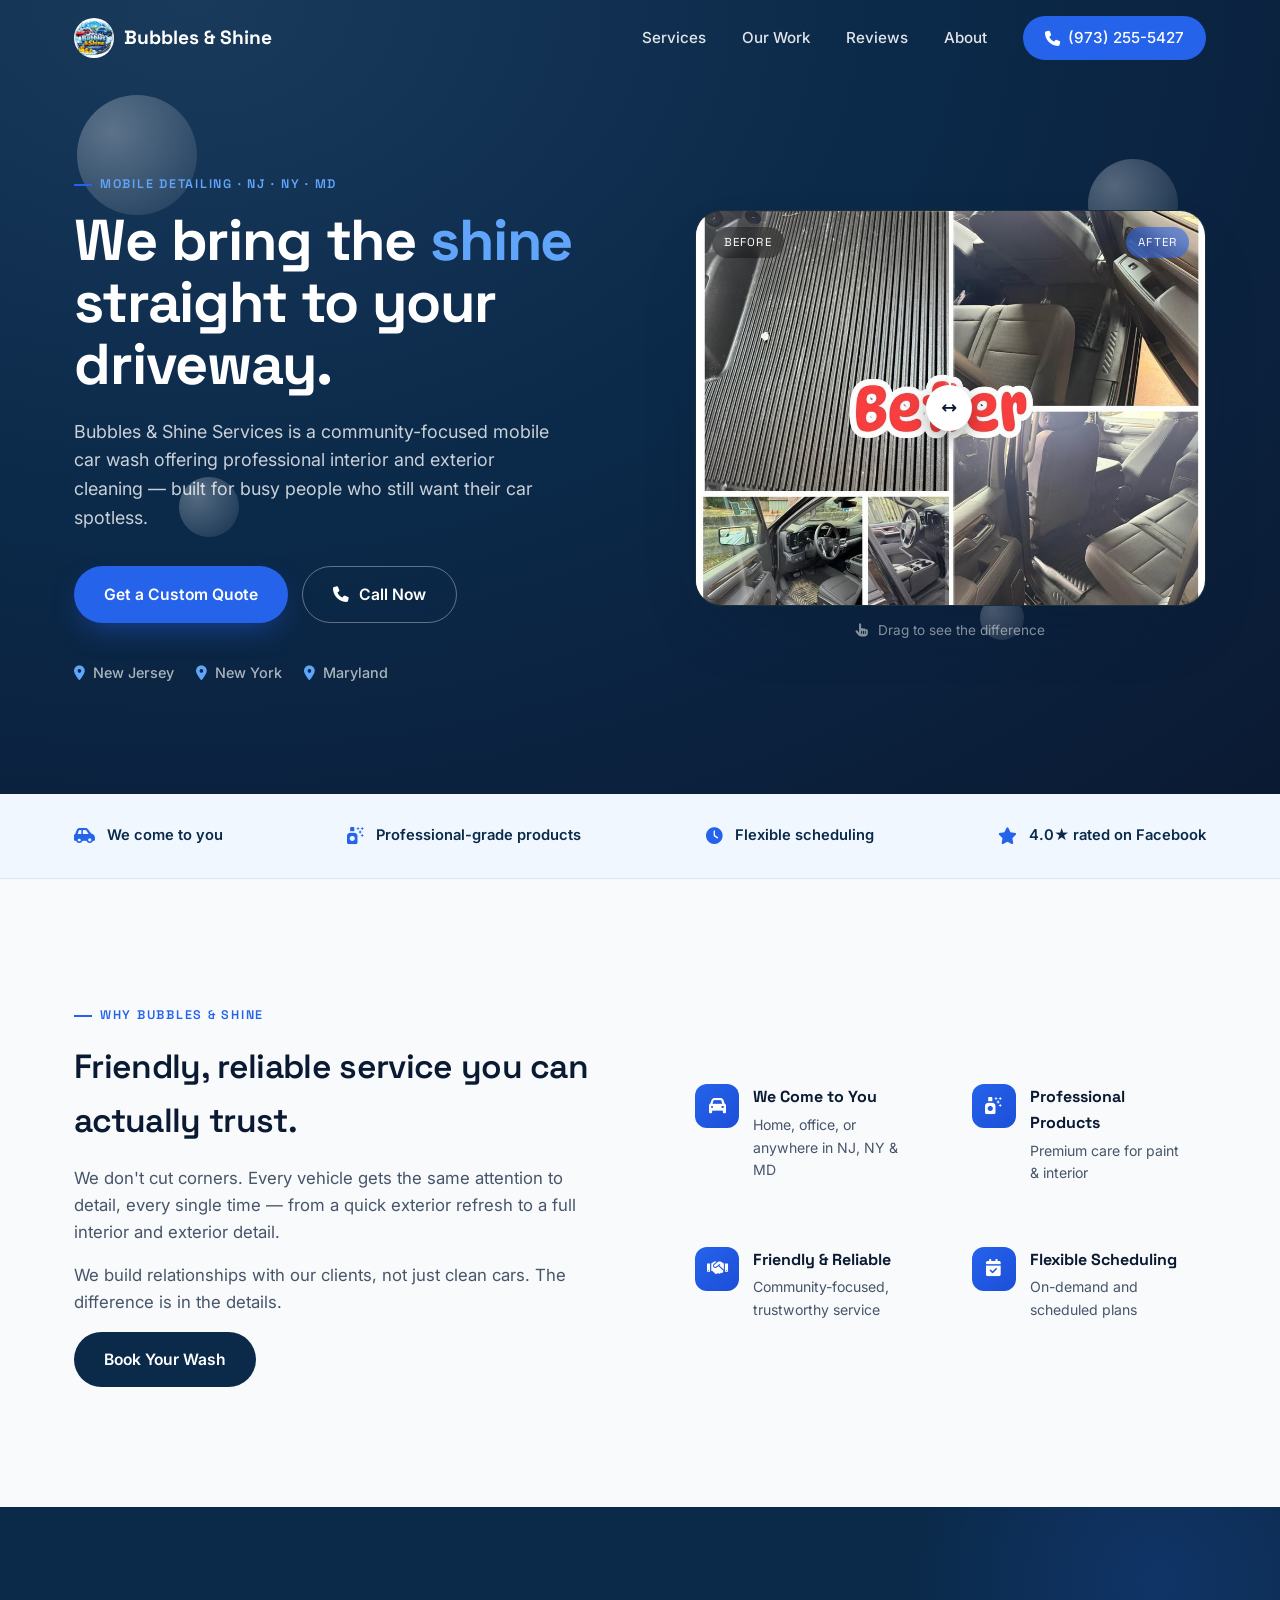
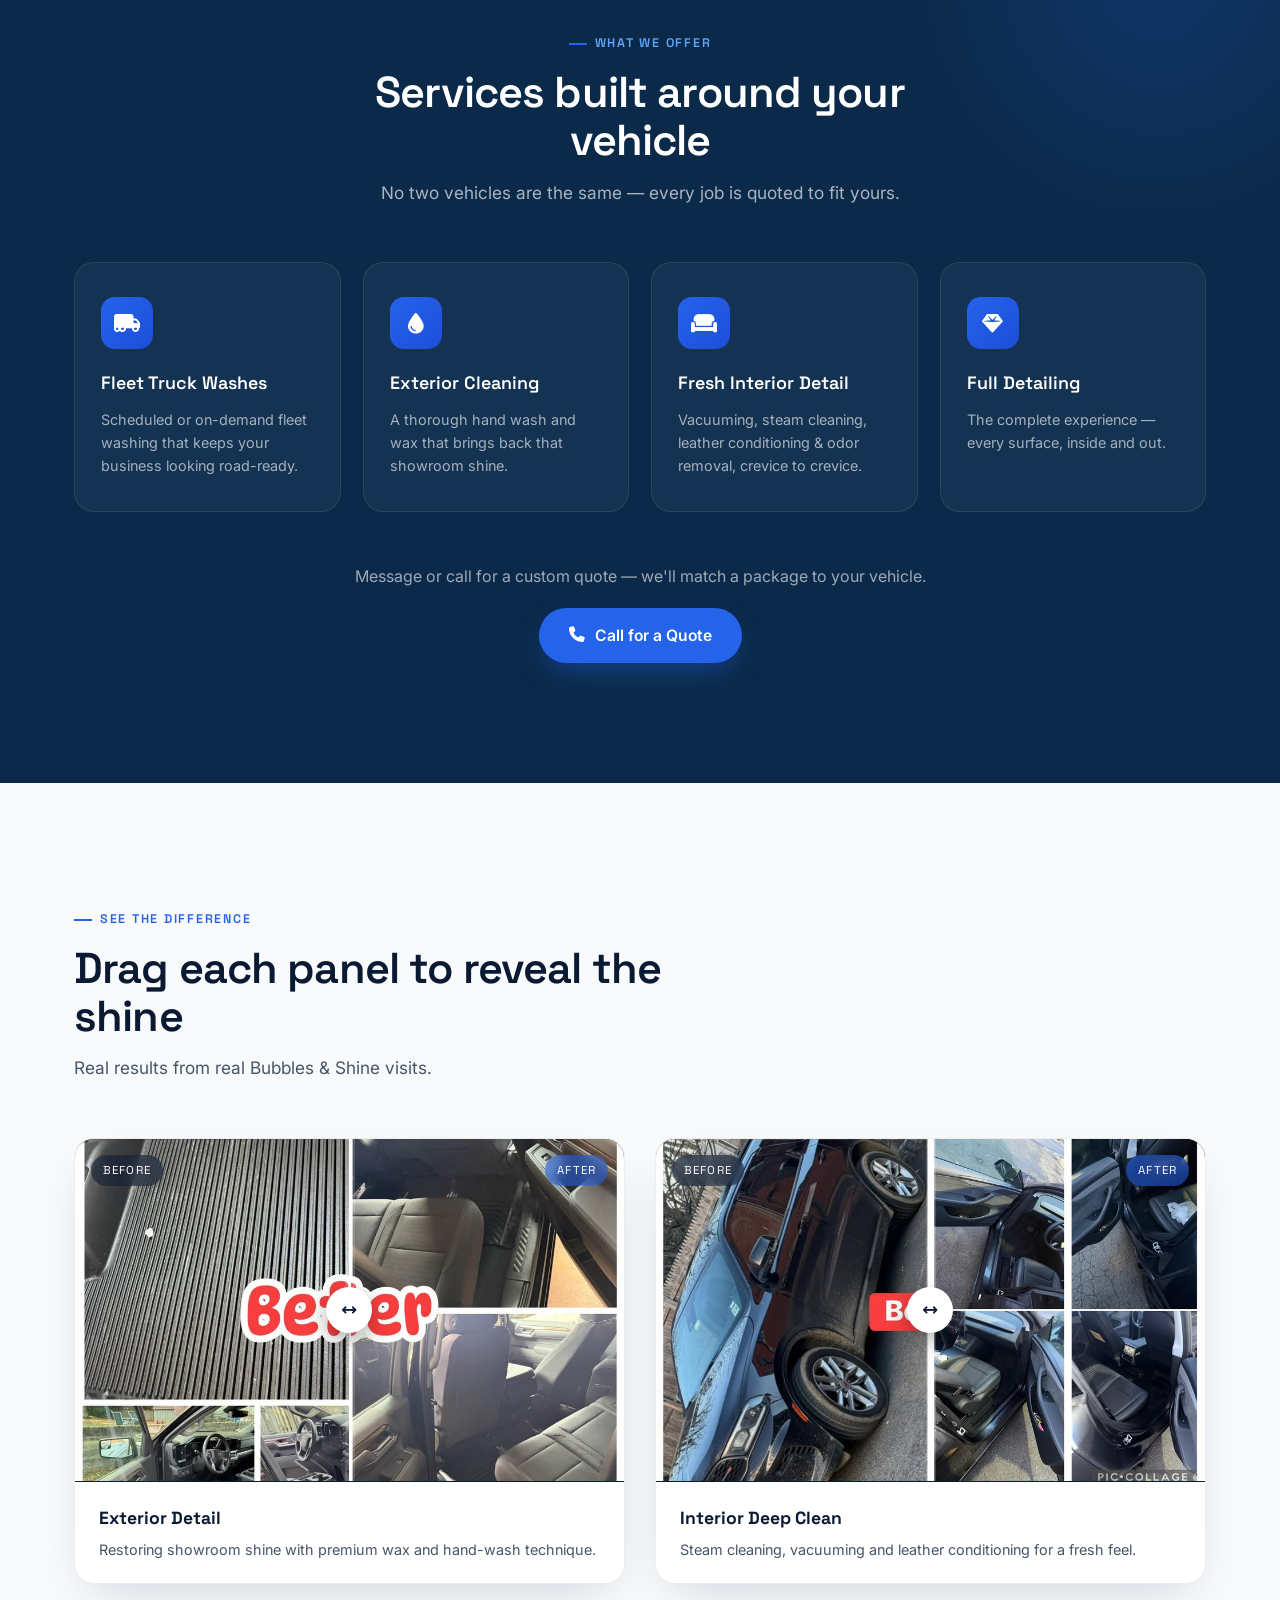
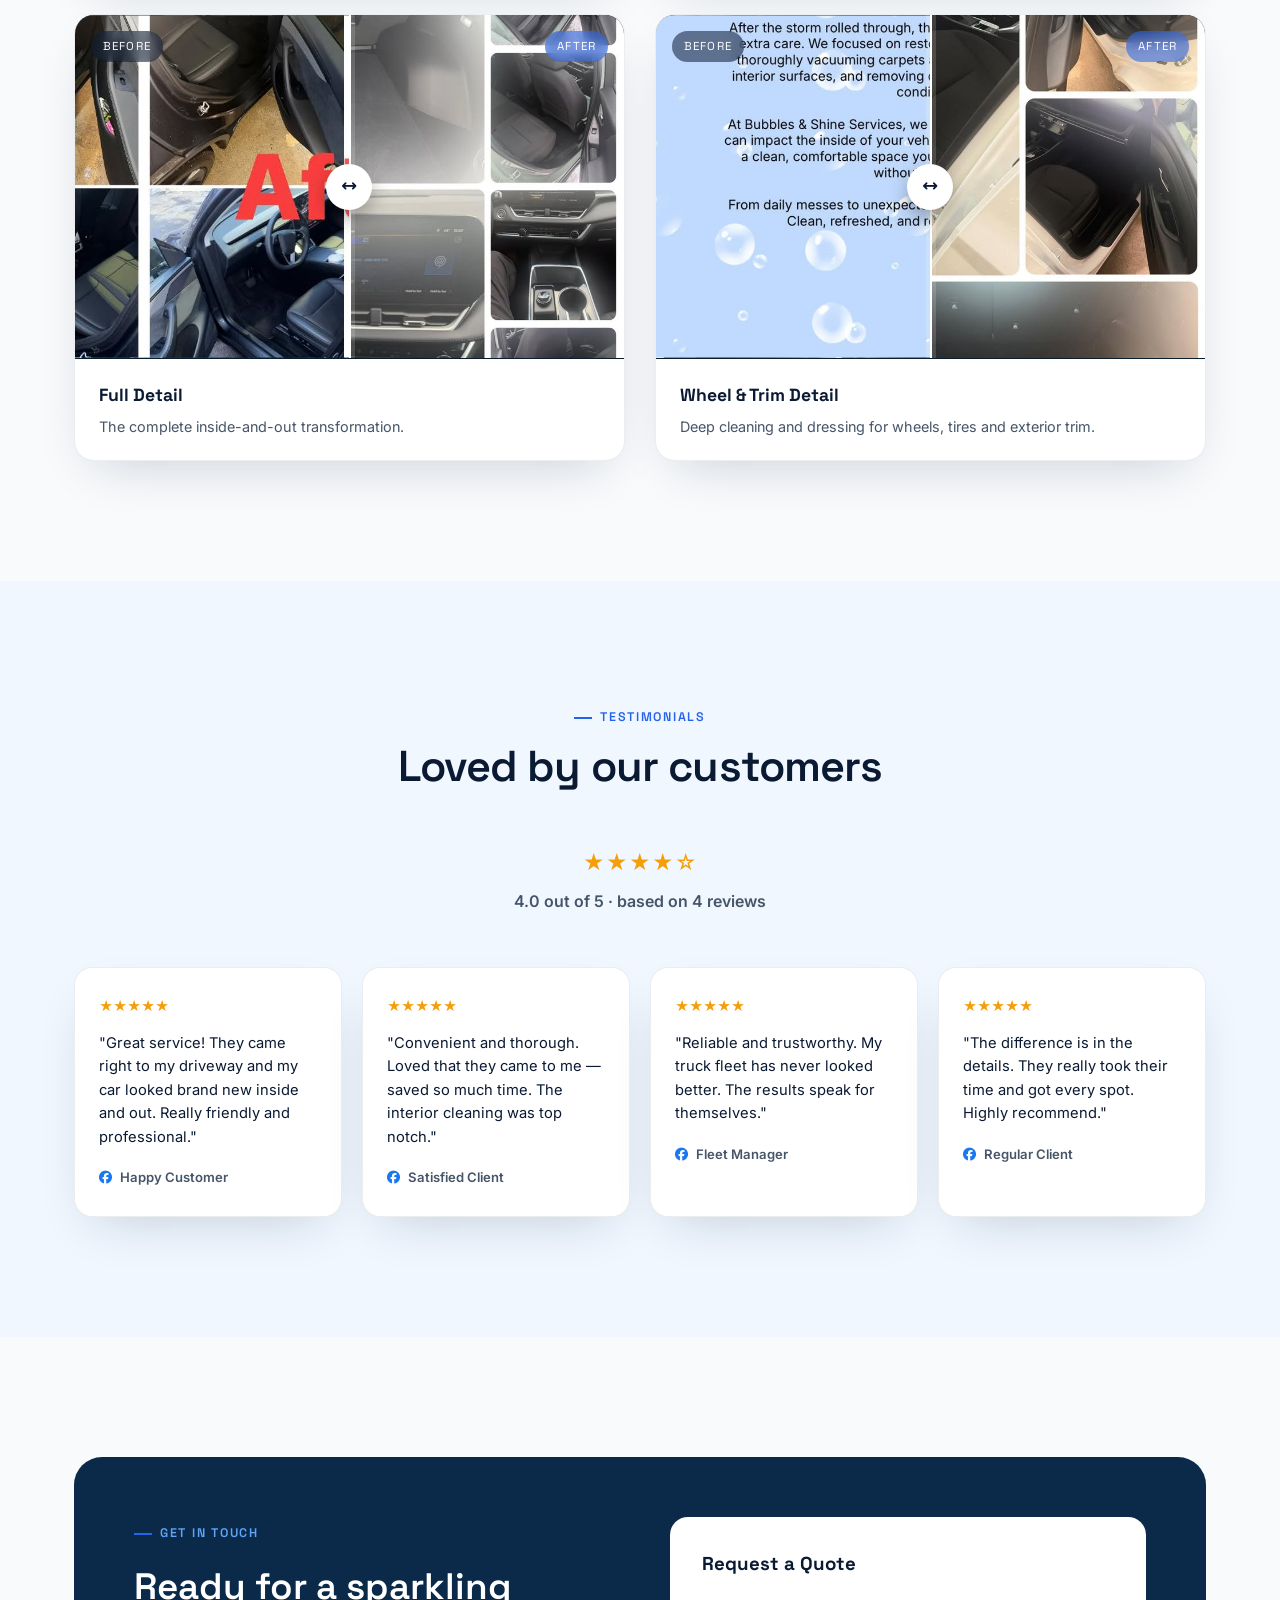
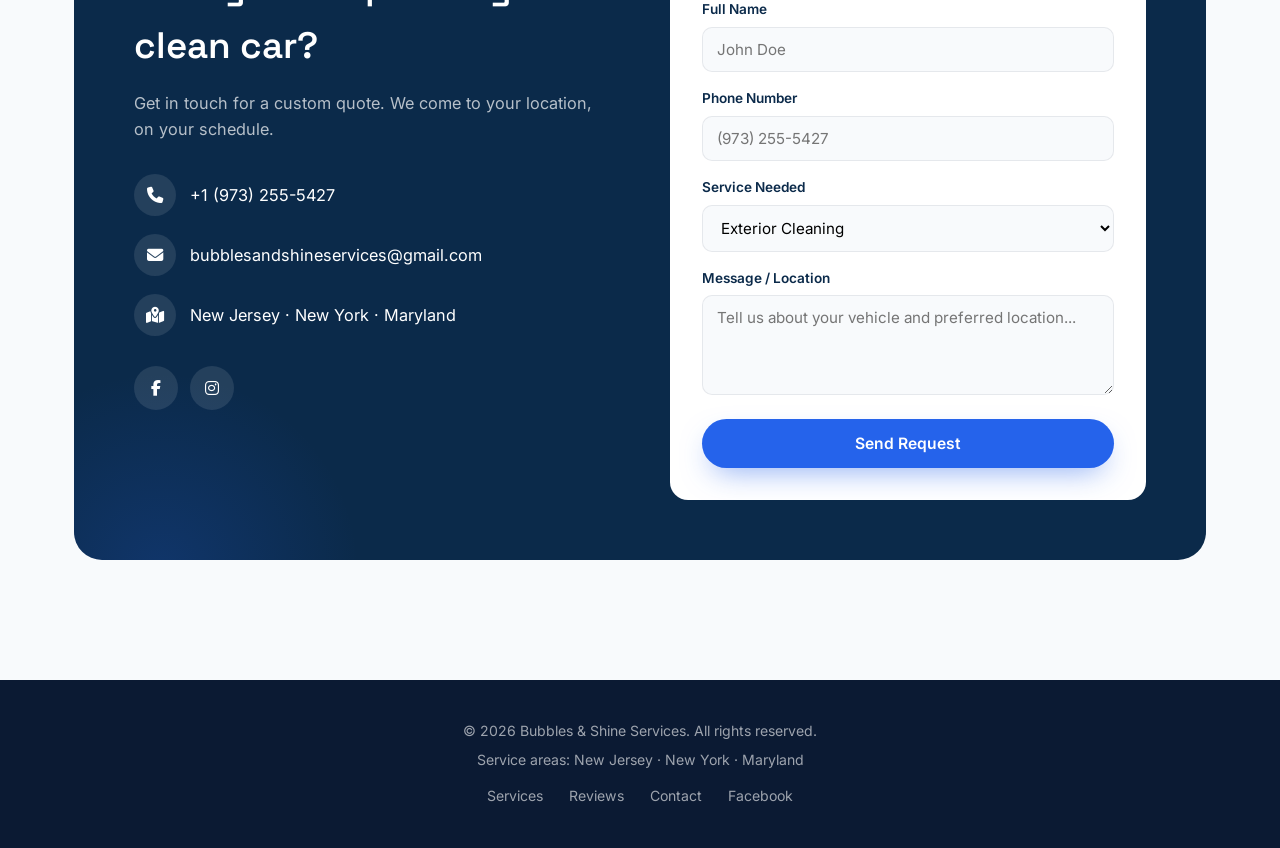
==== commit 1dca45d5: "Added my first" ====
--- a/index.html
+++ b/index.html
@@ -46,6 +46,7 @@
             background: var(--paper);
             line-height: 1.6;
             -webkit-font-smoothing: antialiased;
+            overflow-x: hidden;
         }
         h1,
         h2,
@@ -718,6 +719,7 @@
             align-items: center;
             gap: 14px;
             font-size: 1.02rem;
+            min-width: 0;
         }
         .contact-item i {
             width: 42px;
@@ -759,6 +761,23 @@
             color: var(--ink);
             position: relative;
             z-index: 1;
+            overflow: hidden;
+        }
+        @media (max-width: 480px) {
+            .contact-form {
+                padding: 24px 18px;
+            }
+            .form-group input,
+            .form-group select,
+            .form-group textarea {
+                padding: 11px 12px;
+                font-size: 16px; /* prevents iOS zoom on focus */
+                min-width: 0; /* override any browser default min-width */
+            }
+            .contact-form h3 {
+                font-size: 1.2rem;
+                margin-bottom: 16px;
+            }
         }
         .contact-form h3 {
             font-family: 'Space Grotesk', sans-serif;
@@ -832,6 +851,49 @@
             }
             .contact-container {
                 padding: 36px;
+                gap: 40px;
+            }
+        }
+        @media (max-width: 560px) {
+            .contact {
+                padding: 80px 0;
+            }
+            .contact-container {
+                padding: 24px 16px;
+                border-radius: 20px;
+                gap: 28px;
+                overflow: hidden;
+            }
+            .contact-info h2 {
+                font-size: 1.4rem;
+            }
+            .contact-info > p {
+                font-size: .92rem;
+                margin-bottom: 20px;
+            }
+            .contact-details {
+                gap: 12px;
+            }
+            .contact-item {
+                font-size: .9rem;
+                gap: 10px;
+            }
+            .contact-item i {
+                width: 34px;
+                height: 34px;
+                font-size: .85rem;
+            }
+            .contact-item a,
+            .contact-item span {
+                word-break: break-word;
+                min-width: 0;
+            }
+            .social-links {
+                margin-top: 20px;
+            }
+            .social-links a {
+                width: 38px;
+                height: 38px;
             }
         }
         @media (max-width: 768px) {
@@ -929,15 +991,15 @@
                         <span class="slider-tag after">After</span>
                         <div class="layer before">
                             <img
-                            src="https://images.unsplash.com/photo-1607860108855-64acf2078ed9?ixlib=rb-4.0.3&auto=format&fit=crop&w=800&h=600&q=80"
-                            alt="Dirty car before detailing"
+                            src="/assets/_fetched/bubbles/photos/work-2.jpg"
+                            alt="Before detailing"
                             loading="lazy"
                             />
                         </div>
                         <div class="layer after-layer" id="heroAfter">
                             <img
-                            src="https://images.unsplash.com/photo-1503376780353-7e6692767b70?ixlib=rb-4.0.3&auto=format&fit=crop&w=800&h=600&q=80"
-                            alt="Clean car after detailing"
+                            src="/assets/_fetched/bubbles/photos/work-1.jpg"
+                            alt="After detailing — sparkling clean"
                             loading="lazy"
                             />
                         </div>
@@ -1114,7 +1176,7 @@
                             </select>
                         </div>
                         <div class="form-group"><label for="message">Message / Location</label><textarea id="message" name="message" placeholder="Tell us about your vehicle and preferred location..."></textarea></div>
-                        <button type="submit" class="btn btn-blue" style="width:100%;">Send Request</button>
+                        <button type="submit" class="btn btn-blue" style="width:100%; max-width:100%; box-sizing:border-box;">Send Request</button>
                     </form>
                 </div>
             </div>
@@ -1182,23 +1244,23 @@
         const workData = [{
             title: 'Exterior Detail',
             desc: 'Restoring showroom shine with premium wax and hand-wash technique.',
-            before: 'https://images.unsplash.com/photo-1607860108855-64acf2078ed9?ixlib=rb-4.0.3&auto=format&fit=crop&w=600&h=400&q=80',
-            after: 'https://images.unsplash.com/photo-1503376780353-7e6692767b70?ixlib=rb-4.0.3&auto=format&fit=crop&w=600&h=400&q=80'
+            before: '/assets/_fetched/bubbles/photos/work-2.jpg',
+            after: '/assets/_fetched/bubbles/photos/work-1.jpg'
         }, {
             title: 'Interior Deep Clean',
             desc: 'Steam cleaning, vacuuming and leather conditioning for a fresh feel.',
-            before: 'https://images.unsplash.com/photo-1583121274602-3e2820c69888?ixlib=rb-4.0.3&auto=format&fit=crop&w=600&h=400&q=80',
-            after: 'https://images.unsplash.com/photo-1583121274602-3e2820c69888?ixlib=rb-4.0.3&auto=format&fit=crop&w=600&h=400&q=80&blur=100'
+            before: '/assets/_fetched/bubbles/photos/work-4.jpg',
+            after: '/assets/_fetched/bubbles/photos/work-3.jpg'
         }, {
             title: 'Full Detail',
             desc: 'The complete inside-and-out transformation.',
-            before: 'https://images.unsplash.com/photo-1494976388531-d1058494cdd8?ixlib=rb-4.0.3&auto=format&fit=crop&w=600&h=400&q=80',
-            after: 'https://images.unsplash.com/photo-1494976388531-d1058494cdd8?ixlib=rb-4.0.3&auto=format&fit=crop&w=600&h=400&q=80&blur=100'
+            before: '/assets/_fetched/bubbles/photos/work-6.jpg',
+            after: '/assets/_fetched/bubbles/photos/work-5.jpg'
         }, {
             title: 'Wheel & Trim Detail',
             desc: 'Deep cleaning and dressing for wheels, tires and exterior trim.',
-            before: 'https://images.unsplash.com/photo-1607860108855-64acf2078ed9?ixlib=rb-4.0.3&auto=format&fit=crop&w=600&h=400&q=80',
-            after: 'https://images.unsplash.com/photo-1607860108855-64acf2078ed9?ixlib=rb-4.0.3&auto=format&fit=crop&w=600&h=400&q=80&blur=100'
+            before: '/assets/_fetched/bubbles/photos/work-8.jpg',
+            after: '/assets/_fetched/bubbles/photos/work-7.jpg'
         }];
 
         const grid = document.getElementById('workGrid');
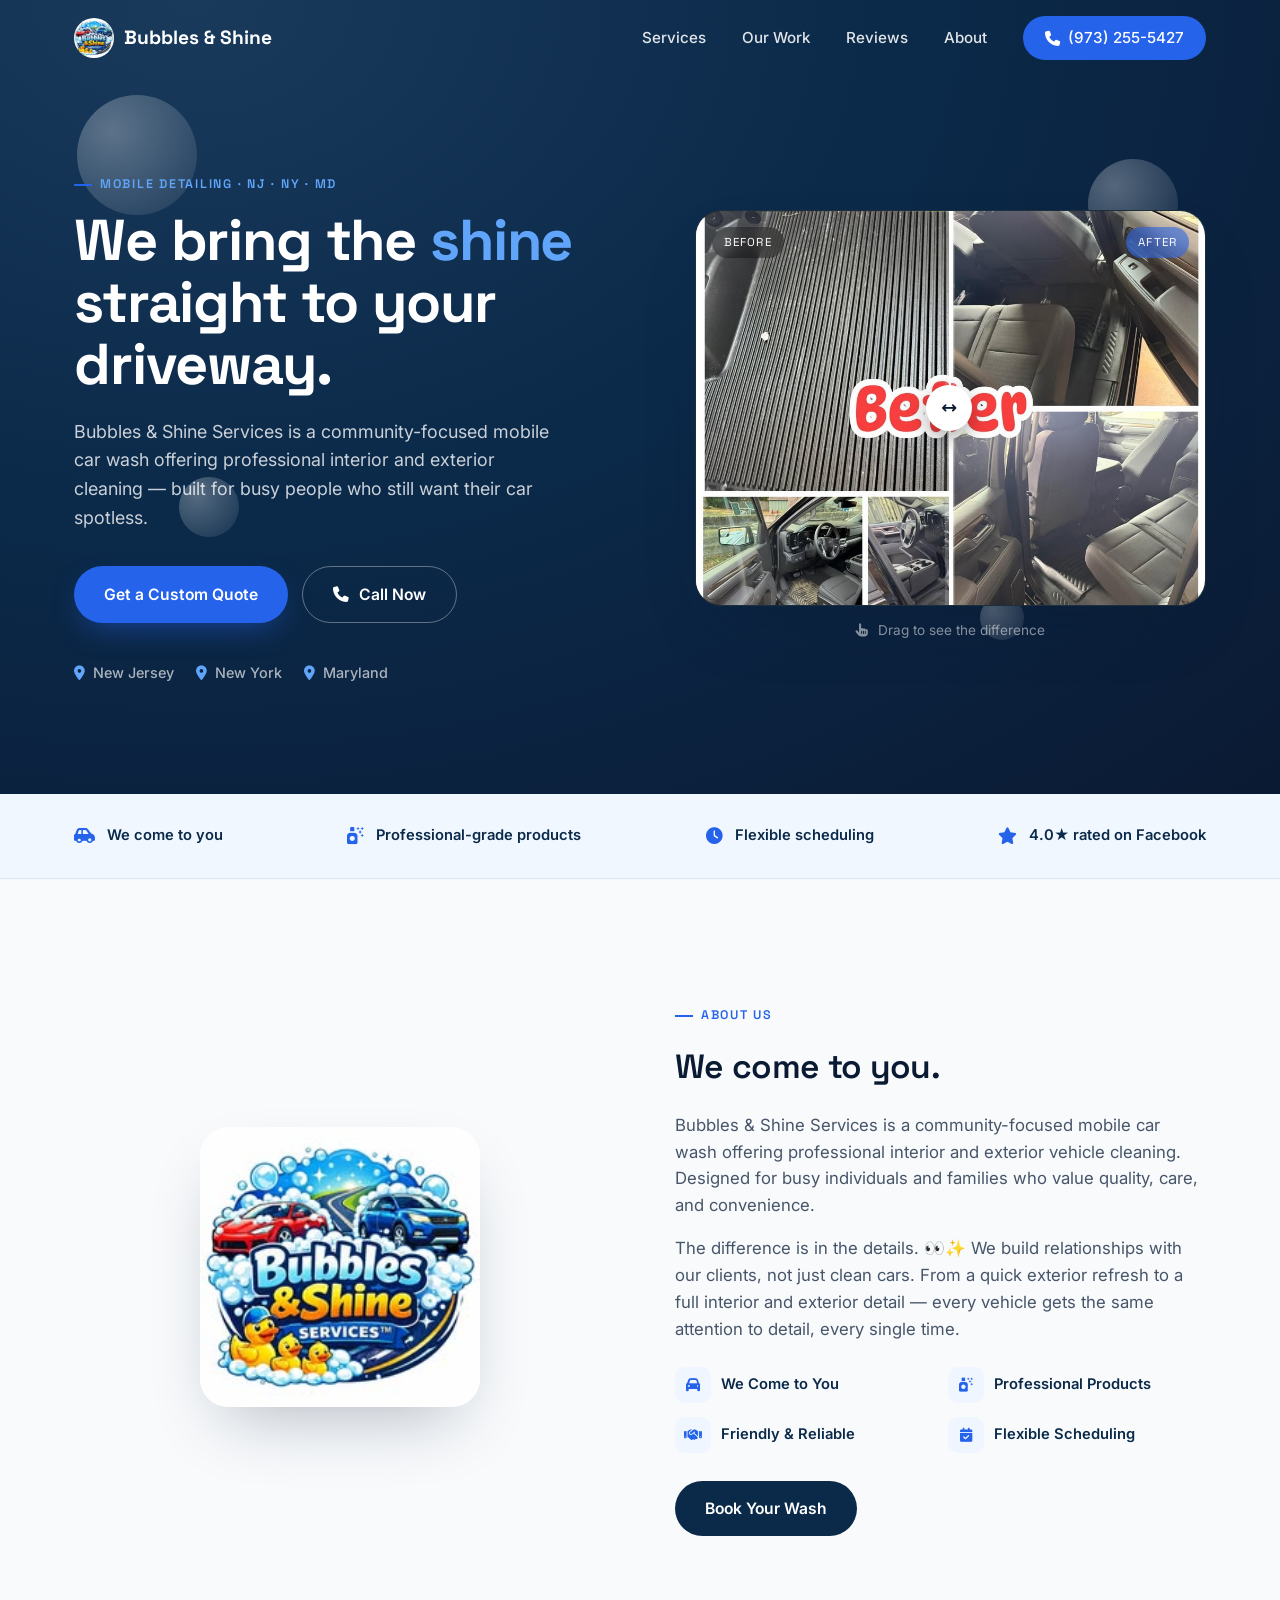
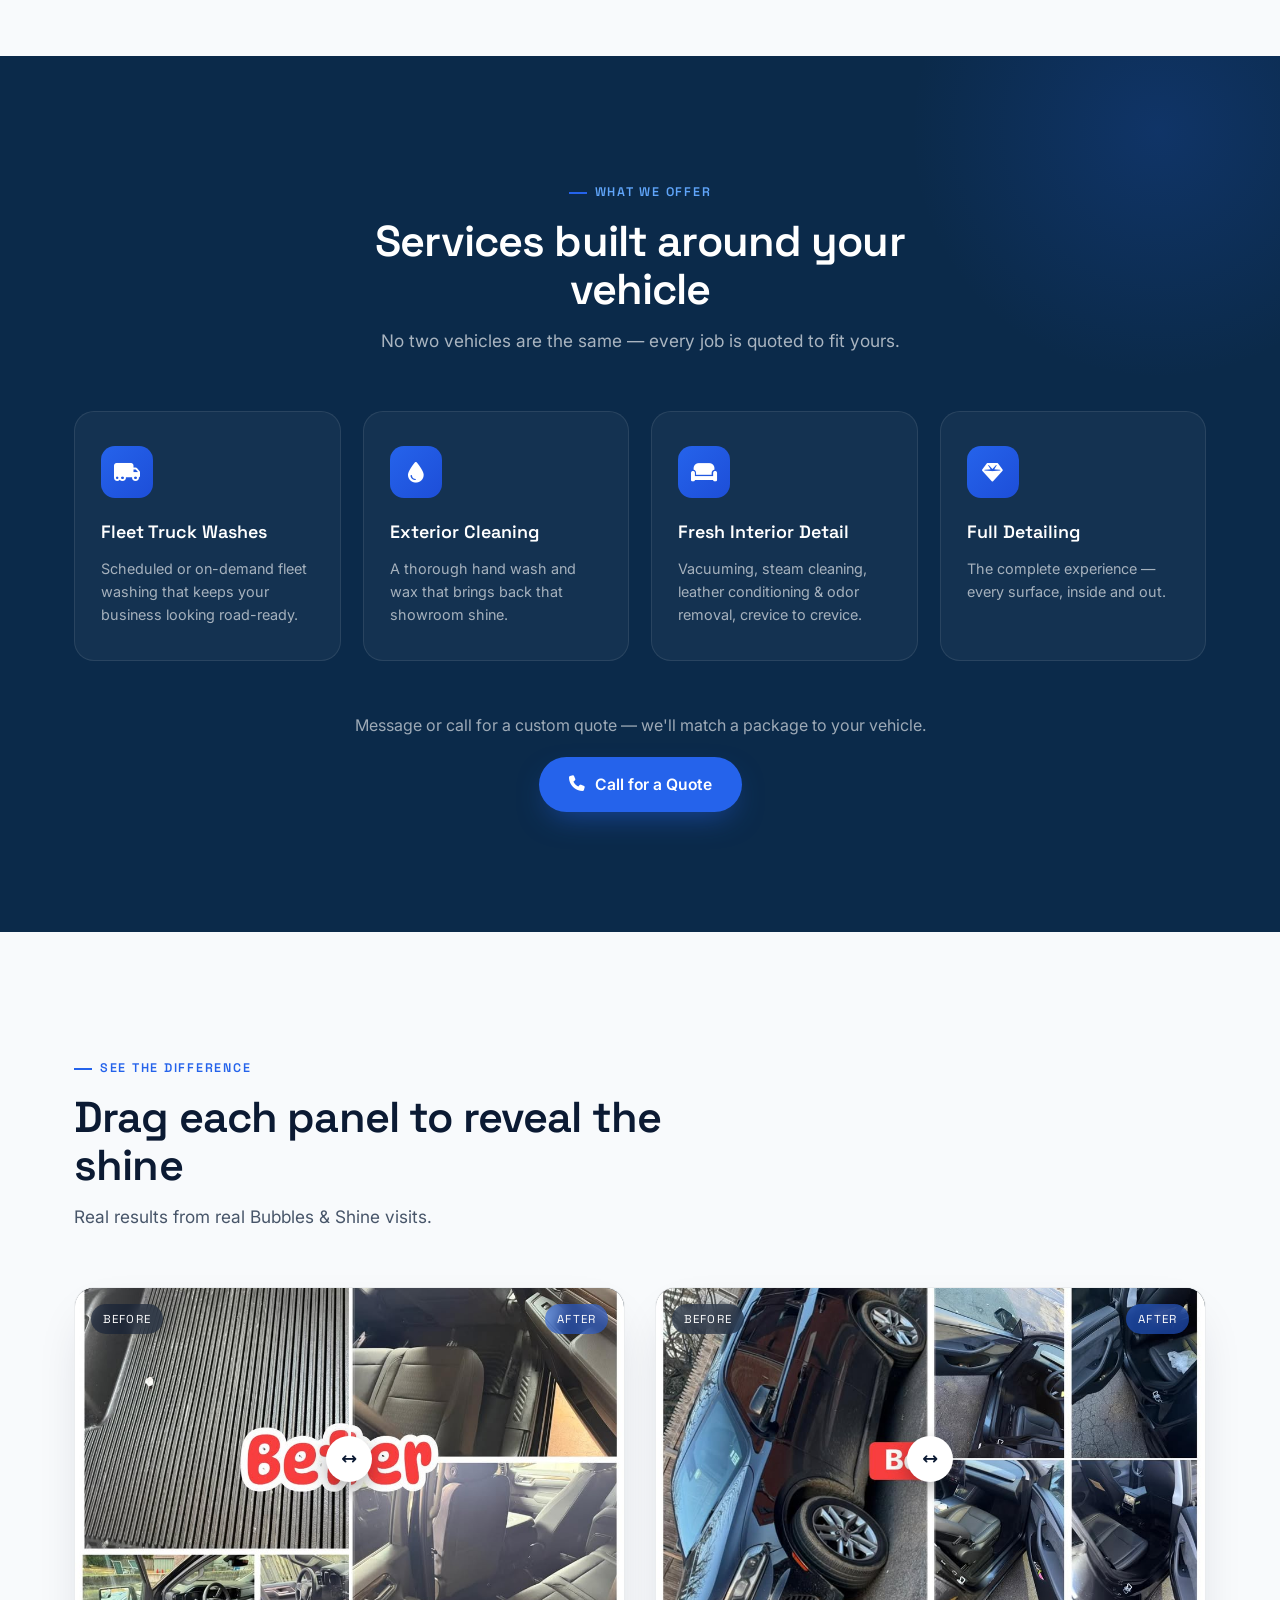
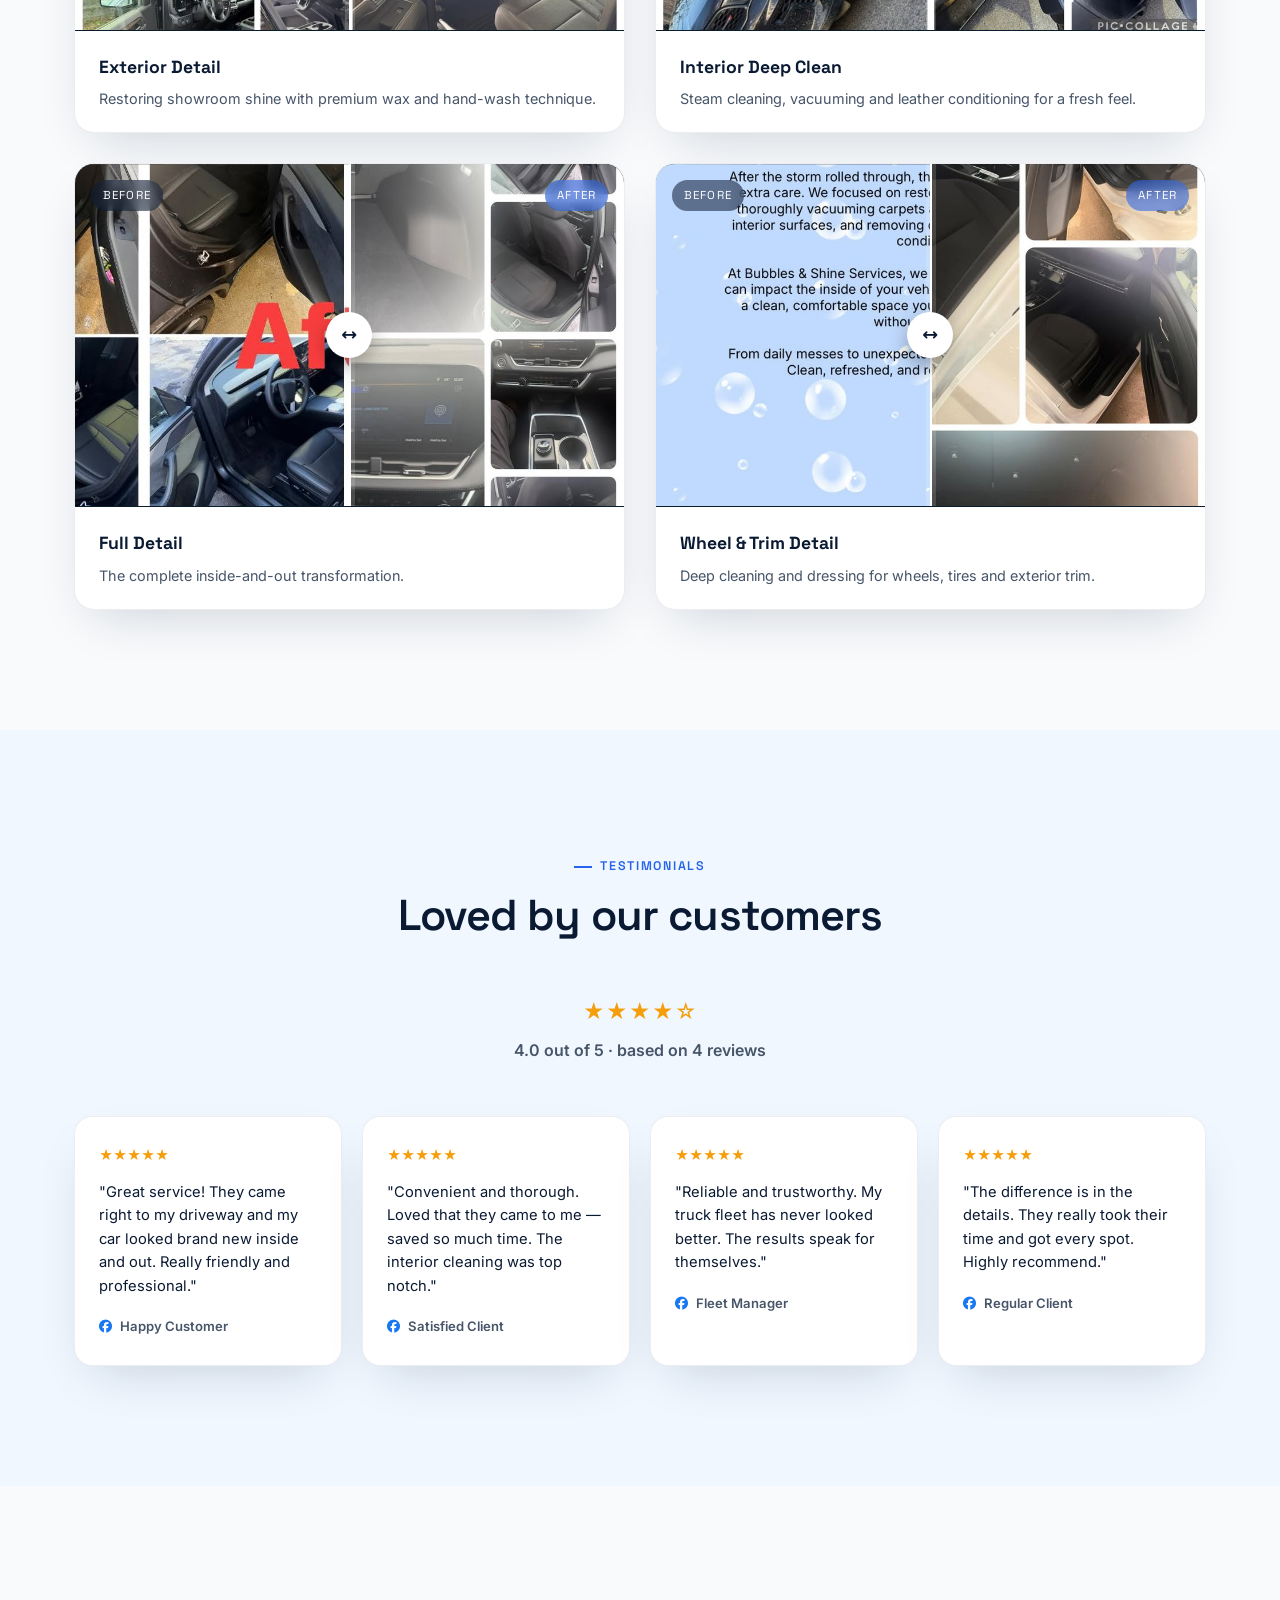
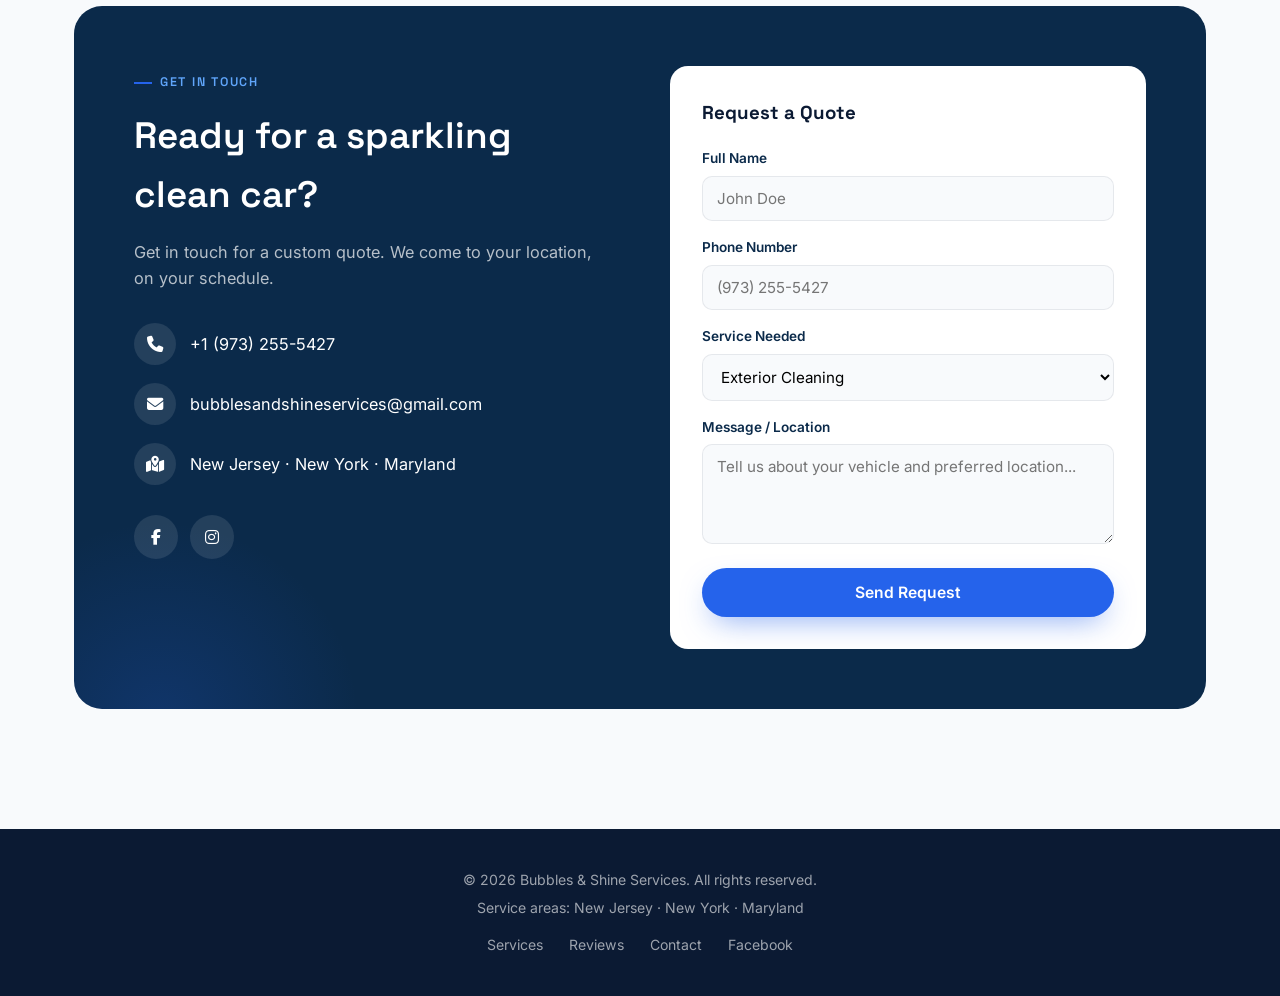
==== commit d982dfb7: "Added my first" ====
--- a/index.html
+++ b/index.html
@@ -445,10 +445,48 @@
             gap: 70px;
             align-items: center;
         }
+        .about-image {
+            display: flex;
+            justify-content: center;
+            align-items: center;
+        }
+        .about-image img {
+            width: 280px;
+            height: 280px;
+            object-fit: cover;
+            border-radius: 28px;
+            box-shadow: var(--shadow-lg);
+        }
         .about-text p {
             color: var(--slate);
             margin-bottom: 16px;
             font-size: 1.05rem;
+        }
+        .about-features {
+            display: grid;
+            grid-template-columns: 1fr 1fr;
+            gap: 14px;
+            margin: 24px 0 28px;
+        }
+        .about-feature {
+            display: flex;
+            align-items: center;
+            gap: 10px;
+            font-size: .92rem;
+            font-weight: 600;
+            color: var(--marine);
+        }
+        .about-feature i {
+            width: 36px;
+            height: 36px;
+            border-radius: 10px;
+            background: var(--blue-bg);
+            color: var(--blue);
+            display: flex;
+            align-items: center;
+            justify-content: center;
+            flex-shrink: 0;
+            font-size: .88rem;
         }
         .features-grid {
             display: grid;
@@ -855,6 +893,34 @@
             }
         }
         @media (max-width: 560px) {
+            .about {
+                padding: 80px 0;
+            }
+            .about-grid {
+                gap: 40px;
+                text-align: center;
+            }
+            .about-image img {
+                width: 180px;
+                height: 180px;
+                border-radius: 22px;
+            }
+            .about-text .eyebrow {
+                justify-content: center;
+            }
+            .about-text h3 {
+                font-size: 1.6rem !important;
+            }
+            .about-features {
+                grid-template-columns: 1fr;
+                gap: 10px;
+            }
+            .about-feature {
+                justify-content: center;
+            }
+            .about-text .btn {
+                width: 100%;
+            }
             .contact {
                 padding: 80px 0;
             }
@@ -1027,30 +1093,21 @@
     <!-- ─── ABOUT ─── -->
     <section class="about" id="about">
         <div class="container about-grid">
+            <div class="about-image">
+                <img src="/assets/_fetched/bubbles/logo.jpg" alt="Bubbles & Shine Services" />
+            </div>
             <div class="about-text">
-                <span class="eyebrow">Why Bubbles &amp; Shine</span>
-                <h3 style="font-size:2.1rem;font-weight:600;letter-spacing:-.02em;margin-bottom:18px;">Friendly, reliable service you can actually trust.</h3>
-                <p>We don't cut corners. Every vehicle gets the same attention to detail, every single time &mdash; from a quick exterior refresh to a full interior and exterior detail.</p>
-                <p>We build relationships with our clients, not just clean cars. The difference is in the details.</p>
+                <span class="eyebrow">About Us</span>
+                <h3 style="font-size:2.1rem;font-weight:600;letter-spacing:-.02em;margin-bottom:18px;">We come to you.</h3>
+                <p>Bubbles &amp; Shine Services is a community-focused mobile car wash offering professional interior and exterior vehicle cleaning. Designed for busy individuals and families who value quality, care, and convenience.</p>
+                <p>The difference is in the details. &#128064;&#10024; We build relationships with our clients, not just clean cars. From a quick exterior refresh to a full interior and exterior detail &mdash; every vehicle gets the same attention to detail, every single time.</p>
+                <div class="about-features">
+                    <div class="about-feature"><i class="fa-solid fa-car"></i><span>We Come to You</span></div>
+                    <div class="about-feature"><i class="fa-solid fa-spray-can-sparkles"></i><span>Professional Products</span></div>
+                    <div class="about-feature"><i class="fa-solid fa-handshake"></i><span>Friendly &amp; Reliable</span></div>
+                    <div class="about-feature"><i class="fa-solid fa-calendar-check"></i><span>Flexible Scheduling</span></div>
+                </div>
                 <a href="#contact" class="btn btn-dark">Book Your Wash</a>
-            </div>
-            <div class="features-grid">
-                <div class="feature-item">
-                    <div class="feature-icon"><i class="fa-solid fa-car"></i></div>
-                    <div><h4>We Come to You</h4><p>Home, office, or anywhere in NJ, NY &amp; MD</p></div>
-                </div>
-                <div class="feature-item">
-                    <div class="feature-icon"><i class="fa-solid fa-spray-can-sparkles"></i></div>
-                    <div><h4>Professional Products</h4><p>Premium care for paint &amp; interior</p></div>
-                </div>
-                <div class="feature-item">
-                    <div class="feature-icon"><i class="fa-solid fa-handshake"></i></div>
-                    <div><h4>Friendly &amp; Reliable</h4><p>Community-focused, trustworthy service</p></div>
-                </div>
-                <div class="feature-item">
-                    <div class="feature-icon"><i class="fa-solid fa-calendar-check"></i></div>
-                    <div><h4>Flexible Scheduling</h4><p>On-demand and scheduled plans</p></div>
-                </div>
             </div>
         </div>
     </section>
